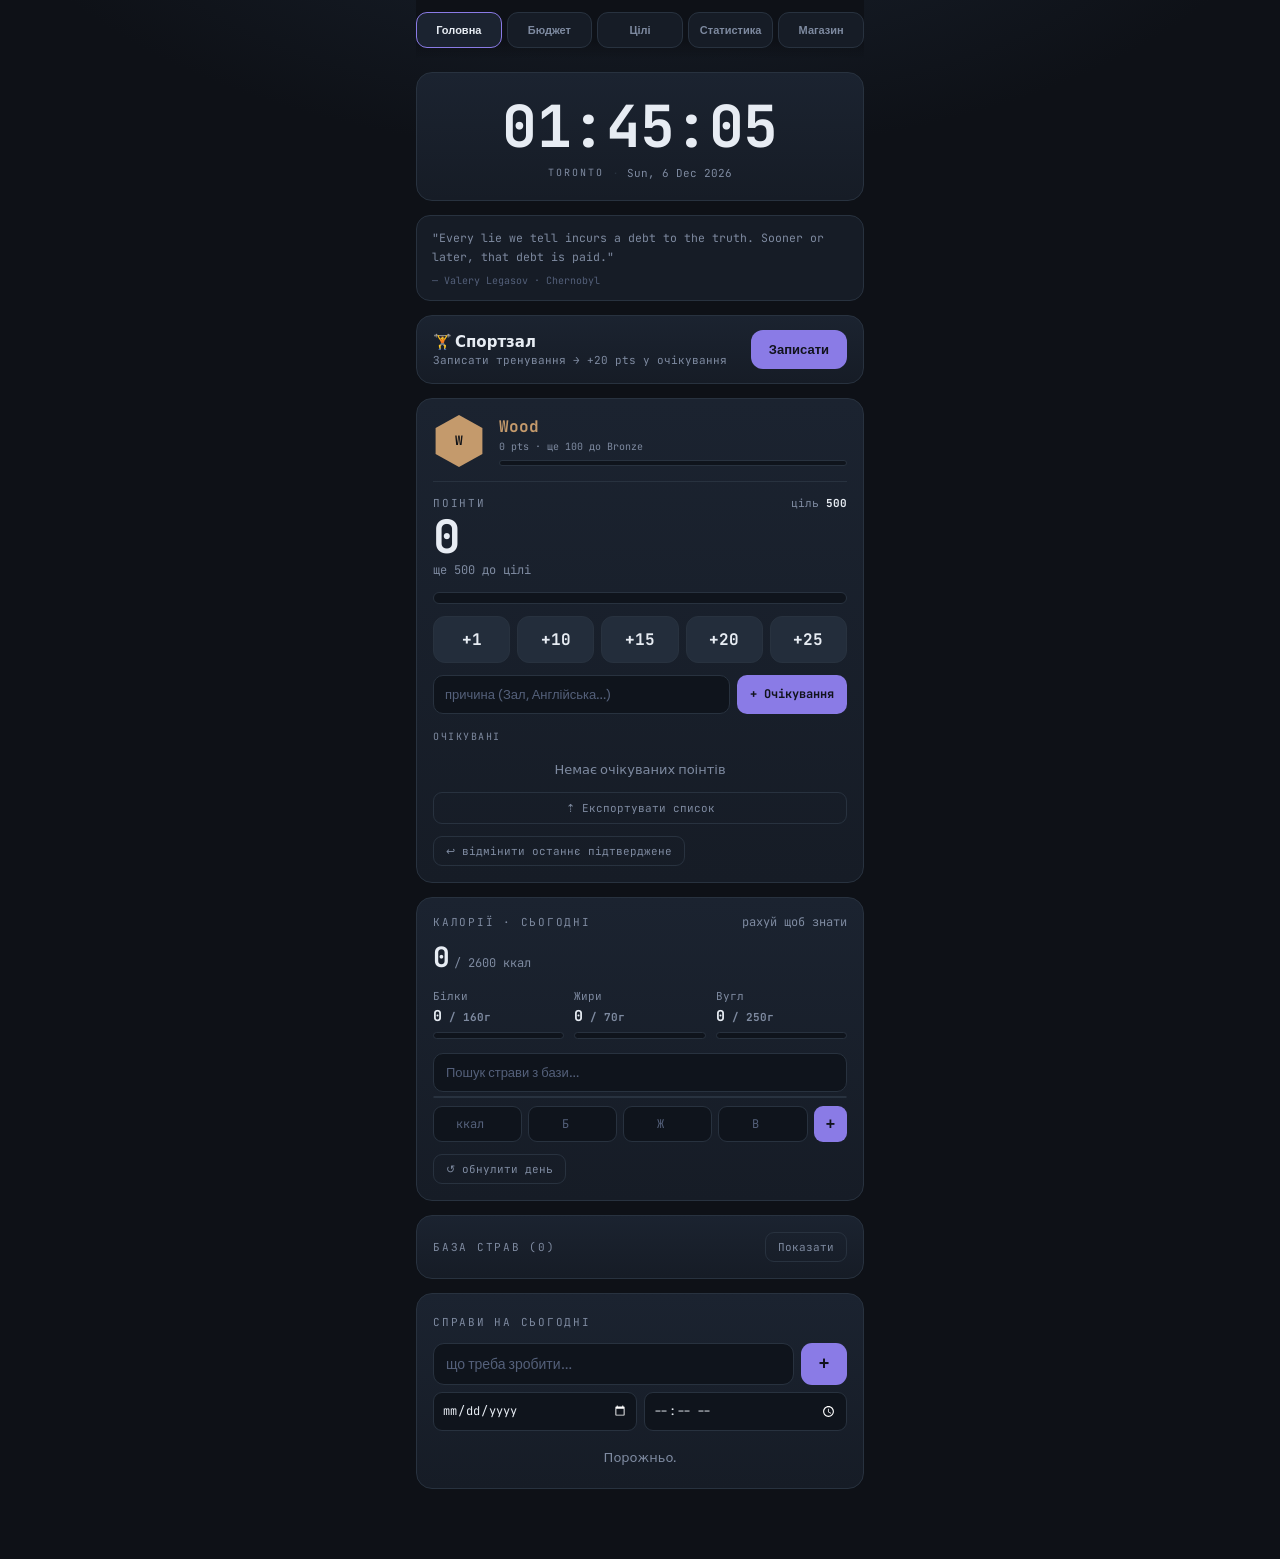
==== index.html @ c4d818b1 "refactor: split single file into css/ and js/ modules No functionality changes — pure reorganisation" ====
<!DOCTYPE html>
<html lang="uk">
<head>
  <meta charset="utf-8" />
  <meta name="viewport" content="width=device-width, initial-scale=1, maximum-scale=1, viewport-fit=cover" />
  <title>Tracker</title>
  <meta name="theme-color" content="#0E1117" />
  <meta name="apple-mobile-web-app-capable" content="yes" />
  <meta name="apple-mobile-web-app-status-bar-style" content="black-translucent" />
  <meta name="apple-mobile-web-app-title" content="Tracker" />
  <link rel="stylesheet" href="css/styles.css" />
</head>
<body>

<div class="toast-wrap" id="toastWrap">
  <div class="toast">
    <div class="toast-lbl">Нагадування</div>
    <div class="toast-text" id="toastText"></div>
    <div class="toast-time" id="toastTime"></div>
    <div class="toast-btns">
      <button class="toast-done"  id="toastDone">Готово ✓</button>
      <button class="toast-close" id="toastClose">Закрити</button>
    </div>
  </div>
</div>
<div id="notifSnack"></div>

<div class="wrap">
  <div class="nav">
    <div class="nav-row">
      <button data-tab="main"   class="active">Головна</button>
      <button data-tab="budget">Бюджет</button>
      <button data-tab="goals">Цілі</button>
      <button data-tab="stats">Статистика</button>
      <button data-tab="shop">Магазин</button>
    </div>
  </div>

  <!-- ======= MAIN ======= -->
  <section id="main">
    <!-- Clock -->
    <div class="card clock-card">
      <div class="clock-time" id="clockTime">--:--:--</div>
      <div class="clock-meta">
        <span class="clock-tz">Toronto</span>
        <span class="clock-sep">·</span>
        <span class="clock-date" id="clockDate"></span>
      </div>
    </div>

    <!-- Quote -->
    <div class="quote-block" id="quoteBlock"></div>

    <!-- Gym quick action -->
    <div class="card gym-card">
      <div>
        <div class="gym-label">🏋 Спортзал</div>
        <div class="gym-sub" id="gymSub">Записати тренування → +20 pts у очікування</div>
      </div>
      <button class="gym-btn" id="gymBtn">Записати</button>
    </div>

    <!-- Points + Rank -->
    <div class="card">
      <div class="rank-row" id="rankRow">
        <div class="rank-hex" id="rankHex"><span class="rlbl" id="rankLbl">?</span></div>
        <div class="rank-info">
          <div class="rank-name" id="rankName">—</div>
          <div class="rank-sub"  id="rankSub"></div>
          <div class="rank-bar"><div class="rank-fill" id="rankFill"></div></div>
        </div>
      </div>
      <div class="head-row">
        <span class="label">Поінти</span>
        <span class="resets" id="ptsTargetLbl"></span>
      </div>
      <div class="pts-big" id="ptsTotal">0</div>
      <div class="pts-sub" id="ptsToGoal"></div>
      <div class="bar"><div class="fill" id="ptsFill" style="background:var(--indigo)"></div></div>
      <div class="pts-blocks" id="ptsChips"></div>
      <div class="add-pending-form">
        <input id="ptsReason" placeholder="причина (Зал, Англійська…)" />
        <button id="ptsAddBtn">+ Очікування</button>
      </div>
      <div class="pending-section-label">
        <span>Очікувані <span id="pendingCount"></span></span>
      </div>
      <div id="pendingList"></div>
      <button class="export-btn" id="exportPendingBtn">⇡ Експортувати список</button>
      <button class="mini" id="ptsUndo">↩ відмінити останнє підтверджене</button>
    </div>

    <!-- Calories -->
    <div class="card">
      <div class="head-row">
        <span class="label">Калорії · сьогодні</span>
        <span class="kcal-of" id="kcalReset"></span>
      </div>
      <div style="margin-top:8px">
        <span class="kcal-big" id="kcalNow">0</span>
        <span class="kcal-of"  id="kcalGoal"></span>
      </div>
      <div class="macros" id="macros"></div>
      <div class="meal-search-wrap">
        <input id="mealSearch" type="text" placeholder="Пошук страви з бази…" autocomplete="off" />
        <div class="meal-results" id="mealResults"></div>
      </div>
      <div id="mealSelected" style="display:none"></div>
      <div class="add-food">
        <input id="fKcal" type="number" inputmode="numeric" placeholder="ккал" />
        <input id="fP"    type="number" inputmode="numeric" placeholder="Б" />
        <input id="fF"    type="number" inputmode="numeric" placeholder="Ж" />
        <input id="fC"    type="number" inputmode="numeric" placeholder="В" />
        <button id="addFood">+</button>
      </div>
      <button class="mini" id="kcalReset2">↺ обнулити день</button>
    </div>

    <!-- Manage meals (collapsible) -->
    <div class="card">
      <div class="head-row">
        <span class="label">База страв (<span id="mealsCount">0</span>)</span>
        <button class="mini" id="toggleMeals" style="margin-top:0">Показати</button>
      </div>
      <div id="mealsContent" style="display:none">
        <div class="meals-list" id="mealsList"></div>
        <div class="add-meal-form">
          <input id="mealName" placeholder="Назва" />
          <input id="mealKcal" type="number" inputmode="numeric" placeholder="ккал" />
          <input id="mealPro"  type="number" inputmode="numeric" placeholder="Б" />
          <input id="mealFat"  type="number" inputmode="numeric" placeholder="Ж" />
          <input id="mealCarb" type="number" inputmode="numeric" placeholder="В" />
          <button id="saveMeal">+</button>
        </div>
      </div>
    </div>

    <!-- Tasks -->
    <div class="card">
      <span class="label">Справи на сьогодні</span>
      <div class="task-add" style="margin-top:12px">
        <input id="taskInput" placeholder="що треба зробити…" />
        <button id="taskAdd">+</button>
      </div>
      <div class="task-date-row">
        <input id="taskDate" type="date" />
        <input id="taskTime" type="time" />
      </div>
      <div id="taskList"></div>
    </div>
    <div id="taskFuture"></div>
  </section>

  <!-- ======= BUDGET ======= -->
  <section id="budget" style="display:none">
    <div class="head-row" style="margin-top:14px">
      <h2 class="page" style="margin:0">Бюджет втіх · тиждень</h2>
      <span class="resets" id="budgetReset"></span>
    </div>
    <div id="budgetCards"></div>
    <button class="newweek" id="newweek">↺ Почати новий тиждень</button>
    <div class="foot-note">Не нагорода за хороше — стеля на те, що й так робиш.<br />Понеділок обнулить.</div>
  </section>

  <!-- ======= GOALS ======= -->
  <section id="goals" style="display:none">
    <h2 class="page">Майлстоуни</h2>
    <div id="goalCards"></div>
    <div class="foot-note">Менші цілі = більше виграних. Це про рух, не про вирок.</div>
  </section>

  <!-- ======= STATS ======= -->
  <section id="stats" style="display:none">
    <h2 class="page">Статистика</h2>
    <div class="stats-tabs">
      <button class="stab active" data-stab="days">Дні</button>
      <button class="stab" data-stab="pts">Поінти</button>
      <button class="stab" data-stab="shop">Покупки</button>
      <button class="stab" data-stab="tasks">Завдання</button>
    </div>
    <div id="statsPane_days"  class="card"><div id="statsContent"></div></div>
    <div id="statsPane_pts"   class="card" style="display:none"><div id="ptsLogContent"></div></div>
    <div id="statsPane_shop"  class="card" style="display:none"><div id="shopLogContent"></div></div>
    <div id="statsPane_tasks" class="card" style="display:none"><div id="tasksLogContent"></div></div>
  </section>

  <!-- ======= SHOP ======= -->
  <section id="shop" style="display:none">
    <h2 class="page">Магазин</h2>
    <div class="card" style="padding-bottom:8px">
      <div class="head-row">
        <span class="label">Баланс</span>
        <span class="resets" id="shopPtsDisplay"></span>
      </div>
      <div id="shopBudgetItems"></div>
      <div id="shopRewardItems"></div>
    </div>
    <div id="shopGrandWrap"></div>
    <div class="foot-note">Витрачай зароблене. Поінти не згоряють.</div>
  </section>
</div>

<!-- Load order: config → storage → state → ui → features → app -->
<script src="js/config.js"></script>
<script src="js/storage.js"></script>
<script src="js/state.js"></script>
<script src="js/ui.js"></script>
<script src="js/points.js"></script>
<script src="js/food.js"></script>
<script src="js/tasks.js"></script>
<script src="js/budget.js"></script>
<script src="js/goals.js"></script>
<script src="js/stats.js"></script>
<script src="js/shop.js"></script>
<script src="js/app.js"></script>

</body>
</html>
---- css/styles.css ----
@import url('https://fonts.googleapis.com/css2?family=Sora:wght@500;600;700&family=JetBrains+Mono:wght@500;700&display=swap');

:root {
  --ink:#0E1117; --panel:#161C26; --panel-2:#1B2330; --line:#28323F;
  --txt:#E7ECF3; --muted:#7E8AA0; --indigo:#8A7BE6;
  --good:#38B89A; --mid:#E0A646; --low:#E4574E; --cyan:#4FB8CE;
}
* { box-sizing:border-box; -webkit-tap-highlight-color:transparent; }
body{
  margin:0; background:radial-gradient(1100px 520px at 50% -10%, #1a2330 0%, transparent 60%), var(--ink);
  color:var(--txt); font-family:'Sora',system-ui,sans-serif; min-height:100vh;
}
.wrap{ max-width:480px; margin:0 auto; padding:0 16px 70px; }

/* top nav */
.nav{
  position:sticky; top:0; z-index:20;
  padding:calc(12px + env(safe-area-inset-top)) 0 10px;
  background:linear-gradient(180deg, var(--ink) 70%, transparent);
  margin-bottom:6px;
}
.nav-row{ display:flex; gap:5px; }
.nav-row button{
  flex:1; font-family:'Sora',sans-serif; font-weight:600; font-size:11px;
  color:var(--muted); background:var(--panel); border:1px solid var(--line);
  padding:10px 3px; border-radius:11px; cursor:pointer; transition:.15s;
}
.nav-row button.active{ color:var(--txt); background:var(--panel-2); border-color:var(--indigo); }

h2.page{ font-size:13px; letter-spacing:.18em; text-transform:uppercase;
  font-family:'JetBrains Mono',monospace; color:var(--indigo); margin:14px 2px 2px; }

.card{
  background:linear-gradient(180deg,var(--panel-2),var(--panel));
  border:1px solid var(--line); border-radius:16px; padding:16px; margin-top:14px;
  position:relative; overflow:hidden;
}
.card.empty{ opacity:.58; }
.label{ font-size:11px; letter-spacing:.16em; text-transform:uppercase;
  font-family:'JetBrains Mono',monospace; color:var(--muted); }

/* big clock card */
.clock-card{ text-align:center; padding:24px 16px 20px; }
.clock-time{ font-family:'JetBrains Mono',monospace; font-size:58px; font-weight:700;
  line-height:1; letter-spacing:-.01em; color:var(--txt); }
.clock-meta{ display:flex; justify-content:center; align-items:center; gap:10px; margin-top:10px; }
.clock-tz{ font-family:'JetBrains Mono',monospace; font-size:10px; letter-spacing:.2em;
  text-transform:uppercase; color:var(--muted); }
.clock-sep{ color:var(--line); font-size:12px; }
.clock-date{ font-family:'JetBrains Mono',monospace; font-size:11px; color:var(--muted); }

/* rank hex badge */
.rank-hex {
  position:relative; width:52px; height:52px; flex:none;
  display:flex; align-items:center; justify-content:center;
}
.rank-hex::before {
  content:''; position:absolute; inset:0;
  clip-path:polygon(50% 0%,95% 25%,95% 75%,50% 100%,5% 75%,5% 25%);
  background:var(--rcolor,#888);
}
.rank-hex .rlbl {
  position:relative; z-index:1;
  font-family:'JetBrains Mono',monospace; font-size:13px; font-weight:700; color:#0e1117;
}
.rank-row{ display:flex; align-items:center; gap:14px; padding-bottom:14px; border-bottom:1px solid var(--line); margin-bottom:14px; }
.rank-info{ flex:1; min-width:0; }
.rank-name{ font-family:'JetBrains Mono',monospace; font-size:16px; font-weight:700; }
.rank-sub{ font-family:'JetBrains Mono',monospace; font-size:10px; color:var(--muted); margin-top:3px; }
.rank-bar{ height:6px; border-radius:4px; background:#0f141c; border:1px solid var(--line); overflow:hidden; margin-top:7px; }
.rank-fill{ height:100%; border-radius:3px; transition:width .5s cubic-bezier(.2,.8,.2,1); }

/* gym card */
.gym-card{ display:flex; align-items:center; justify-content:space-between; gap:12px; padding:14px 16px; }
.gym-label{ font-size:15px; font-weight:700; }
.gym-sub{ font-size:11px; color:var(--muted); font-family:'JetBrains Mono',monospace; margin-top:2px; }
.gym-btn{
  flex:none; background:var(--indigo); border:none; color:#11131c;
  font-family:'Sora',sans-serif; font-size:13px; font-weight:700;
  padding:11px 18px; border-radius:12px; cursor:pointer; transition:.1s;
  white-space:nowrap;
}
.gym-btn:active{ transform:scale(.95); }

/* points */
.pts-big{ font-family:'JetBrains Mono',monospace; font-size:46px; font-weight:700;
  line-height:1; margin:4px 0 2px; }
.pts-sub{ font-size:12px; color:var(--muted); font-family:'JetBrains Mono',monospace; }
.bar{ height:12px; border-radius:7px; background:#0f141c; border:1px solid var(--line);
  overflow:hidden; margin:14px 0 6px; }
.fill{ height:100%; border-radius:6px; transition:width .5s cubic-bezier(.2,.8,.2,1), background .4s; }
.pts-blocks{ display:grid; grid-template-columns:repeat(5,1fr); gap:7px; margin-top:12px; }
.pts-block{
  background:#232d3b; border:1.5px solid var(--line); color:var(--txt);
  font-family:'JetBrains Mono',monospace; font-size:16px; font-weight:700;
  padding:12px 0; border-radius:12px; cursor:pointer; text-align:center; transition:.1s;
}
.pts-block:active{ transform:scale(.93); }
.pts-block.selected{ border-color:var(--indigo); background:rgba(138,123,230,.18); color:var(--indigo); }
.add-pending-form{ margin-top:12px; display:flex; gap:7px; }
.add-pending-form input{
  flex:1; background:#0f141c; border:1px solid var(--line); color:var(--txt);
  font-family:'Sora',sans-serif; font-size:13px; padding:10px 11px; border-radius:10px;
}
.add-pending-form input::placeholder{ color:#54607a; }
.add-pending-form button{
  flex:none; background:var(--indigo); border:none; color:#11131c;
  font-family:'JetBrains Mono',monospace; font-size:12px; font-weight:700;
  padding:10px 13px; border-radius:10px; cursor:pointer; white-space:nowrap;
}
/* pending list */
.pending-section-label{
  font-family:'JetBrains Mono',monospace; font-size:10px; letter-spacing:.15em;
  text-transform:uppercase; color:var(--muted); margin-top:16px; margin-bottom:8px;
  display:flex; justify-content:space-between; align-items:center;
}
.pending-item{
  display:flex; align-items:center; gap:8px; padding:10px 4px;
  border-bottom:1px solid var(--line);
}
.pending-item:last-child{ border-bottom:none; }
.pend-amt{ font-family:'JetBrains Mono',monospace; font-size:14px; font-weight:700;
  color:var(--good); flex:none; min-width:38px; }
.pend-rsn{ flex:1; font-size:13px; color:var(--txt); overflow:hidden; text-overflow:ellipsis; white-space:nowrap; }
.pend-date{ font-family:'JetBrains Mono',monospace; font-size:10px; color:var(--muted); flex:none; }
.pend-btns{ display:flex; gap:5px; flex:none; }
.pend-btns button{
  width:28px; height:28px; border-radius:7px; border:1px solid var(--line);
  background:transparent; cursor:pointer; font-size:13px;
  display:flex; align-items:center; justify-content:center;
}
.pend-ok{ color:var(--good) !important; border-color:var(--good) !important; }
.pend-del{ color:var(--low) !important; }
.pend-edit{ color:var(--muted) !important; }
.pend-edit-row{ display:flex; gap:6px; padding:8px 4px; border-bottom:1px solid var(--line); flex-wrap:wrap; }
.pend-edit-row input{
  flex:1; min-width:60px; background:#0f141c; border:1px solid var(--line); color:var(--txt);
  font-family:'JetBrains Mono',monospace; font-size:12px; padding:7px 8px; border-radius:8px;
}
.pend-edit-row .esave{
  background:var(--good); border:none; color:#0e1117; font-weight:700;
  font-size:12px; padding:7px 10px; border-radius:8px; cursor:pointer;
}
.pend-edit-row .ecancel{
  background:transparent; border:1px solid var(--line); color:var(--muted);
  font-size:12px; padding:7px 8px; border-radius:8px; cursor:pointer;
}
.export-btn{
  display:block; width:100%; background:transparent; border:1px solid var(--line);
  color:var(--muted); font-family:'JetBrains Mono',monospace; font-size:11px;
  padding:8px; border-radius:9px; cursor:pointer; margin-top:10px; text-align:center;
}
.mini{ background:transparent; border:1px solid var(--line); color:var(--muted);
  font-family:'JetBrains Mono',monospace; font-size:11px; padding:7px 12px;
  border-radius:9px; cursor:pointer; margin-top:12px; }

/* macros */
.head-row{ display:flex; justify-content:space-between; align-items:baseline; }
.kcal-big{ font-family:'JetBrains Mono',monospace; font-size:28px; font-weight:700; }
.kcal-of{ font-size:12px; color:var(--muted); font-family:'JetBrains Mono',monospace; }
.macros{ display:grid; grid-template-columns:1fr 1fr 1fr; gap:10px; margin-top:14px; }
.macro .mlabel{ font-size:11px; color:var(--muted); font-family:'JetBrains Mono',monospace; }
.macro .mval{ font-family:'JetBrains Mono',monospace; font-size:15px; font-weight:700; margin:3px 0 6px; }
.mbar{ height:7px; border-radius:5px; background:#0f141c; border:1px solid var(--line); overflow:hidden; }
.mfill{ height:100%; transition:width .4s; }
/* meal search */
.meal-search-wrap{ position:relative; margin-top:14px; }
.meal-search-wrap input{
  width:100%; background:#0f141c; border:1px solid var(--line); color:var(--txt);
  font-family:'Sora',sans-serif; font-size:13px; padding:10px 12px; border-radius:10px;
}
.meal-search-wrap input::placeholder{ color:#54607a; }
.meal-results{
  position:absolute; top:calc(100% + 4px); left:0; right:0; z-index:30;
  background:var(--panel-2); border:1px solid var(--line); border-radius:12px;
  overflow:hidden;
}
.meal-res-item{
  padding:11px 13px; cursor:pointer; border-bottom:1px solid var(--line);
  font-size:13px; transition:.1s;
}
.meal-res-item:last-child{ border-bottom:none; }
.meal-res-item:hover{ background:rgba(138,123,230,.1); }
.meal-res-meta{ font-family:'JetBrains Mono',monospace; font-size:10px; color:var(--muted); margin-top:2px; }
.meal-selected{ margin-top:10px; background:#0f141c; border:1px solid var(--indigo);
  border-radius:12px; padding:12px; }
.meal-sel-name{ font-size:14px; font-weight:600; }
.meal-sel-info{ font-family:'JetBrains Mono',monospace; font-size:11px; color:var(--muted); margin-top:3px; }
.meal-mult-row{ display:flex; gap:6px; margin:10px 0 10px; }
.meal-mult{
  flex:1; background:#232d3b; border:1px solid var(--line); color:var(--muted);
  font-family:'JetBrains Mono',monospace; font-size:12px; font-weight:700;
  padding:8px; border-radius:8px; cursor:pointer; transition:.1s;
}
.meal-mult.active{ background:rgba(138,123,230,.2); border-color:var(--indigo); color:var(--indigo); }
.meal-add-btn{
  width:100%; background:var(--indigo); border:none; color:#11131c;
  font-family:'Sora',sans-serif; font-size:13px; font-weight:700;
  padding:10px; border-radius:10px; cursor:pointer;
}
.add-food{ display:grid; grid-template-columns:repeat(4,1fr) auto; gap:6px; margin-top:14px; }
.add-food input{ width:100%; background:#0f141c; border:1px solid var(--line); color:var(--txt);
  font-family:'JetBrains Mono',monospace; font-size:12px; padding:9px 6px; border-radius:9px; text-align:center; }
.add-food input::placeholder{ color:#54607a; }
.add-food button{ background:var(--indigo); border:none; color:#11131c; font-weight:700;
  font-size:16px; border-radius:9px; padding:0 12px; cursor:pointer; }
/* manage meals */
.meals-list{ margin-top:10px; }
.meal-row{ display:flex; align-items:center; gap:8px; padding:10px 4px; border-bottom:1px solid var(--line); }
.meal-row:last-child{ border-bottom:none; }
.meal-row-name{ flex:1; font-size:13px; font-weight:600; }
.meal-row-meta{ font-family:'JetBrains Mono',monospace; font-size:10px; color:var(--muted); }
.meal-del{ background:none; border:none; color:var(--low); font-size:17px; cursor:pointer; padding:0 4px; }
.add-meal-form{ display:grid; grid-template-columns:1fr repeat(4,.5fr) auto; gap:5px; margin-top:10px; }
.add-meal-form input{ background:#0f141c; border:1px solid var(--line); color:var(--txt);
  font-family:'JetBrains Mono',monospace; font-size:11px; padding:8px 5px; border-radius:8px; text-align:center; }
.add-meal-form input:first-child{ text-align:left; padding-left:9px; }
.add-meal-form input::placeholder{ color:#54607a; }
.add-meal-form button{ background:var(--good); border:none; color:#0e1117; font-weight:700;
  font-size:13px; border-radius:8px; padding:0 10px; cursor:pointer; }

/* tasks */
.task-add{ display:flex; gap:7px; margin-top:6px; }
.task-add input{ flex:1; background:#0f141c; border:1px solid var(--line); color:var(--txt);
  font-family:'Sora',sans-serif; font-size:14px; padding:11px 12px; border-radius:11px; }
.task-add input::placeholder{ color:#54607a; }
.task-add button{ background:var(--indigo); border:none; color:#11131c; font-weight:700;
  font-size:18px; width:46px; border-radius:11px; cursor:pointer; }
.task-date-row{ display:flex; gap:7px; margin-top:7px; }
.task-date-row input{
  flex:1; background:#0f141c; border:1px solid var(--line); color:var(--txt);
  font-family:'JetBrains Mono',monospace; font-size:12px; padding:9px 8px;
  border-radius:9px; color-scheme:dark; min-width:0;
}
.task{ display:flex; align-items:center; gap:11px; padding:12px 4px; border-bottom:1px solid var(--line); }
.task:last-child{ border-bottom:none; }
.checkbox{ width:22px; height:22px; border-radius:7px; border:1.5px solid var(--line);
  flex:none; cursor:pointer; display:flex; align-items:center; justify-content:center;
  font-size:13px; color:var(--ink); transition:.15s; }
.task.done .checkbox{ background:var(--good); border-color:var(--good); }
.task.done .ttext{ color:var(--muted); text-decoration:line-through; }
.ttext{ flex:1; font-size:14px; }
.task-due{ display:block; font-family:'JetBrains Mono',monospace; font-size:10px;
  color:var(--muted); margin-top:3px; }
.task-overdue{ color:var(--low); }
.tdel{ background:none; border:none; color:#54607a; font-size:18px; cursor:pointer; padding:0 4px; }
.empty-note{ color:var(--muted); font-size:13px; text-align:center; padding:18px 0 6px; }

/* budget */
.card-head{ display:flex; align-items:center; justify-content:space-between; gap:10px; }
.name{ font-size:15px; font-weight:600; display:flex; align-items:center; gap:9px; }
.dot{ width:9px; height:9px; border-radius:50%; flex:none; }
.readout{ font-family:'JetBrains Mono',monospace; text-align:right; line-height:1; }
.readout .big{ font-size:22px; font-weight:700; }
.readout .unit{ font-size:11px; color:var(--muted); margin-left:2px; }
.readout .of{ font-size:11px; color:var(--muted); display:block; margin-top:4px; }
.row{ display:flex; gap:8px; align-items:center; }
.spend{ flex:1; background:#232d3b; border:1px solid var(--line); color:var(--txt);
  font-family:'Sora',sans-serif; font-size:14px; font-weight:600; padding:12px 10px;
  border-radius:11px; cursor:pointer; transition:.1s; }
.spend:active{ transform:scale(.96); } .spend:disabled{ opacity:.4; }
.undo{ flex:none; width:46px; background:transparent; border:1px solid var(--line);
  color:var(--muted); font-size:17px; padding:12px 0; border-radius:11px; cursor:pointer; }
.undo:disabled{ opacity:.3; }
.spent-msg{ font-family:'JetBrains Mono',monospace; font-size:11.5px; color:var(--muted); margin-top:11px; }

/* goals */
.goal-top{ display:flex; justify-content:space-between; align-items:center; gap:8px; }
.goal-name{ font-size:15px; font-weight:600; flex:1; }
.goal-val{ font-family:'JetBrains Mono',monospace; font-size:13px; color:var(--muted); flex:none; }
.goal-val b{ color:var(--txt); font-size:16px; }
.goal-step{ display:flex; gap:7px; margin-top:12px; align-items:center; }
.goal-step button{ flex:1; background:#232d3b; border:1px solid var(--line); color:var(--txt);
  font-family:'JetBrains Mono',monospace; font-size:13px; font-weight:600; padding:10px;
  border-radius:10px; cursor:pointer; }
.goal-step button:active{ transform:scale(.96); }
.goal-done-btn{ width:100%; background:#232d3b; border:1px solid var(--line); color:var(--txt);
  font-family:'Sora',sans-serif; font-size:13px; font-weight:600; padding:11px; border-radius:11px;
  margin-top:12px; cursor:pointer; }
.goal-done .goal-done-btn{ background:var(--good); border-color:var(--good); color:#0e1117; }
.goal-badge{
  font-family:'JetBrains Mono',monospace; font-size:9px; letter-spacing:.1em;
  text-transform:uppercase; font-weight:700; padding:3px 7px; border-radius:5px;
  white-space:nowrap; flex:none;
}
@keyframes barPulse {
  0%   { filter:brightness(1); }
  40%  { filter:brightness(1.7); }
  100% { filter:brightness(1); }
}
.fill.glow { animation:barPulse .55s ease-out; }

/* stats sub-tabs */
.stats-tabs{ display:flex; gap:5px; margin-top:14px; }
.stab{
  flex:1; font-family:'JetBrains Mono',monospace; font-size:10px; font-weight:700;
  letter-spacing:.08em; text-transform:uppercase;
  background:var(--panel); border:1px solid var(--line); color:var(--muted);
  padding:9px 4px; border-radius:9px; cursor:pointer; transition:.15s;
}
.stab.active{ background:var(--panel-2); border-color:var(--indigo); color:var(--txt); }
.stat-row{ display:flex; align-items:center; gap:10px; padding:11px 0;
  border-bottom:1px solid var(--line); }
.stat-row:last-child{ border-bottom:none; }
.stat-date{ font-family:'JetBrains Mono',monospace; font-size:11px; color:var(--muted);
  flex:none; width:66px; }
.stat-kcal{ font-family:'JetBrains Mono',monospace; font-size:13px; font-weight:700;
  flex:none; width:48px; }
.stat-bar-wrap{ flex:1; height:6px; border-radius:4px; background:#0f141c;
  border:1px solid var(--line); overflow:hidden; }
.stat-bar-fill{ height:100%; border-radius:3px; background:var(--indigo); transition:width .4s; }
.stat-tasks{ font-family:'JetBrains Mono',monospace; font-size:11px; color:var(--muted);
  flex:none; width:36px; text-align:right; }
/* log rows */
.log-row{ padding:11px 4px; border-bottom:1px solid var(--line); }
.log-row:last-child{ border-bottom:none; }
.log-main{ display:flex; justify-content:space-between; align-items:baseline; gap:8px; }
.log-val{ font-family:'JetBrains Mono',monospace; font-size:13px; font-weight:700; flex:none; }
.log-name{ font-size:13px; flex:1; }
.log-date{ font-family:'JetBrains Mono',monospace; font-size:10px; color:var(--muted); flex:none; }
.log-sub{ font-size:11px; color:var(--muted); margin-top:2px; }

/* shop */
.shop-section{ font-size:11px; letter-spacing:.16em; text-transform:uppercase;
  font-family:'JetBrains Mono',monospace; color:var(--muted); margin:20px 2px 2px; }
.shop-item{ display:flex; align-items:center; gap:12px; padding:14px 4px;
  border-bottom:1px solid var(--line); }
.shop-item:last-child{ border-bottom:none; }
.shop-info{ flex:1; }
.shop-name{ font-size:14px; font-weight:600; }
.shop-desc{ font-size:11px; color:var(--muted); font-family:'JetBrains Mono',monospace; margin-top:3px; }
.shop-buy{
  flex:none; font-family:'JetBrains Mono',monospace; font-size:12px; font-weight:700;
  background:var(--indigo); color:#11131c; border:none; border-radius:10px;
  padding:9px 13px; cursor:pointer; transition:.1s; white-space:nowrap;
}
.shop-buy:active{ transform:scale(.93); }
.shop-buy:disabled{ background:#232d3b; color:var(--muted); border:1px solid var(--line); cursor:default; }
/* grand reward */
.grand-card{
  margin-top:16px; padding:18px; border-radius:16px;
  background:linear-gradient(135deg,#1e1a38,#1b2330);
  border:1.5px solid var(--indigo); position:relative; overflow:hidden;
}
.grand-card::before{
  content:''; position:absolute; inset:0;
  background:radial-gradient(ellipse at 70% 30%, rgba(138,123,230,.12) 0%, transparent 60%);
  pointer-events:none;
}
.grand-title{ font-size:17px; font-weight:700; color:var(--txt); margin-bottom:4px; }
.grand-desc{ font-size:12px; color:var(--muted); font-family:'JetBrains Mono',monospace; line-height:1.5; margin-bottom:14px; }
.grand-progress-row{ display:flex; justify-content:space-between; align-items:baseline; margin-bottom:6px; }
.grand-pts-label{ font-family:'JetBrains Mono',monospace; font-size:11px; color:var(--muted); }
.grand-pts-val{ font-family:'JetBrains Mono',monospace; font-size:13px; font-weight:700; color:var(--indigo); }
.grand-bar{ height:10px; border-radius:6px; background:#0f141c; border:1px solid var(--line); overflow:hidden; margin-bottom:14px; }
.grand-fill{ height:100%; border-radius:5px; background:var(--indigo); transition:width .6s cubic-bezier(.2,.8,.2,1); }
.grand-buy{
  width:100%; font-family:'Sora',sans-serif; font-size:14px; font-weight:700;
  background:var(--indigo); color:#11131c; border:none; border-radius:12px;
  padding:13px; cursor:pointer; transition:.1s;
}
.grand-buy:active{ transform:scale(.97); }
.grand-buy:disabled{ background:#232d3b; color:var(--muted); border:1px solid var(--line); font-weight:600; cursor:default; }

/* quote */
.quote-block{ margin-top:14px; padding:13px 15px; border:1px solid var(--line);
  border-radius:14px; background:var(--panel); }
.quote-text{ font-family:'JetBrains Mono',monospace; font-size:11.5px; color:var(--muted); line-height:1.65; }
.quote-src{ font-family:'JetBrains Mono',monospace; font-size:10px; color:#54607a; margin-top:7px; }

.foot-note{ margin-top:16px; font-size:12px; color:var(--muted); line-height:1.6; text-align:center; }
.resets{ font-family:'JetBrains Mono',monospace; font-size:11px; color:var(--muted); text-align:right; }
.resets b{ color:var(--txt); }
.newweek{ width:100%; background:transparent; border:1px solid var(--line); color:var(--muted);
  font-family:'JetBrains Mono',monospace; font-size:12px; padding:11px; border-radius:11px; cursor:pointer; margin-top:14px; }

/* reminder toast */
.toast-wrap{
  position:fixed; top:0; left:0; right:0; max-width:480px; margin:0 auto;
  z-index:200; padding:calc(env(safe-area-inset-top) + 10px) 16px 0;
  pointer-events:none; display:none;
}
.toast{ background:var(--panel-2); border:1px solid var(--indigo); border-radius:16px; padding:16px;
  pointer-events:all; box-shadow:0 8px 32px rgba(0,0,0,.65); }
.toast-lbl{ font-family:'JetBrains Mono',monospace; font-size:10px; letter-spacing:.14em;
  text-transform:uppercase; color:var(--indigo); margin-bottom:8px; }
.toast-text{ font-family:'Sora',sans-serif; font-size:15px; font-weight:600; }
.toast-time{ font-family:'JetBrains Mono',monospace; font-size:11px; color:var(--muted); margin-top:4px; }
.toast-btns{ display:flex; gap:8px; margin-top:12px; }
.toast-btns button{ flex:1; font-family:'Sora',sans-serif; font-size:13px; font-weight:600;
  padding:10px; border-radius:10px; cursor:pointer; border:none; }
.toast-done{ background:var(--good); color:#0e1117; }
.toast-close{ background:transparent; border:1px solid var(--line) !important; color:var(--muted); }

/* notification snack */
#notifSnack{
  position:fixed; bottom:28px; left:50%; transform:translateX(-50%) translateY(12px);
  max-width:340px; width:90%;
  background:var(--panel-2); border:1px solid var(--indigo); border-radius:14px; padding:13px 18px;
  font-family:'Sora',sans-serif; font-size:14px; font-weight:600; color:var(--txt); text-align:center;
  box-shadow:0 8px 32px rgba(0,0,0,.7); opacity:0; pointer-events:none;
  transition:opacity .22s, transform .22s; z-index:300;
}
#notifSnack.show{ opacity:1; transform:translateX(-50%) translateY(0); }

@media (prefers-reduced-motion: reduce){
  .fill,.mfill,.stat-bar-fill,.rank-fill,.grand-fill{ transition:none; }
  *{ transition:none!important; animation:none!important; }
}
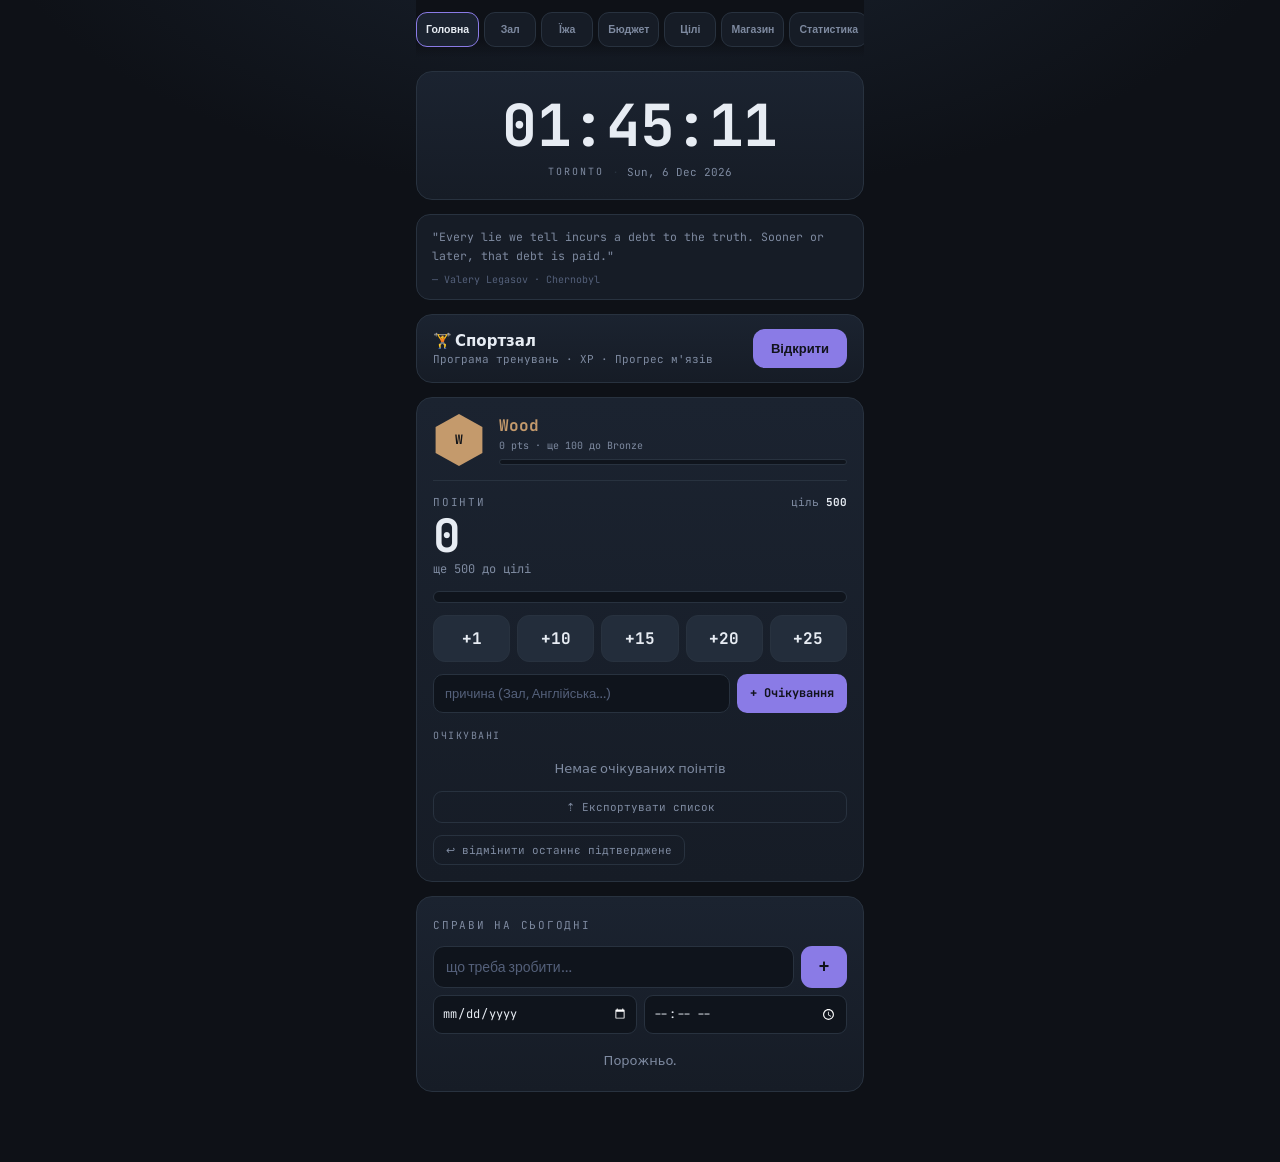
==== commit 2176d50a: "feat: Зал page (gym program + per-muscle XP) + Їжа page, 7-tab nav NAV - 7 horizontally-scrollable t" ====
--- a/index.html
+++ b/index.html
@@ -27,16 +27,19 @@
 
 <div class="wrap">
   <div class="nav">
+    <!-- 7 tabs — nav-row scrolls horizontally on mobile -->
     <div class="nav-row">
       <button data-tab="main"   class="active">Головна</button>
+      <button data-tab="gym">Зал</button>
+      <button data-tab="food">Їжа</button>
       <button data-tab="budget">Бюджет</button>
       <button data-tab="goals">Цілі</button>
+      <button data-tab="shop">Магазин</button>
       <button data-tab="stats">Статистика</button>
-      <button data-tab="shop">Магазин</button>
     </div>
   </div>
 
-  <!-- ======= MAIN ======= -->
+  <!-- ======= HOME ======= -->
   <section id="main">
     <!-- Clock -->
     <div class="card clock-card">
@@ -51,13 +54,13 @@
     <!-- Quote -->
     <div class="quote-block" id="quoteBlock"></div>
 
-    <!-- Gym quick action -->
+    <!-- Gym navigation card -->
     <div class="card gym-card">
       <div>
         <div class="gym-label">🏋 Спортзал</div>
-        <div class="gym-sub" id="gymSub">Записати тренування → +20 pts у очікування</div>
-      </div>
-      <button class="gym-btn" id="gymBtn">Записати</button>
+        <div class="gym-sub">Програма тренувань · XP · Прогрес м'язів</div>
+      </div>
+      <button class="gym-btn" id="gymHomeBtn">Відкрити</button>
     </div>
 
     <!-- Points + Rank -->
@@ -89,6 +92,32 @@
       <button class="export-btn" id="exportPendingBtn">⇡ Експортувати список</button>
       <button class="mini" id="ptsUndo">↩ відмінити останнє підтверджене</button>
     </div>
+
+    <!-- Tasks -->
+    <div class="card">
+      <span class="label">Справи на сьогодні</span>
+      <div class="task-add" style="margin-top:12px">
+        <input id="taskInput" placeholder="що треба зробити…" />
+        <button id="taskAdd">+</button>
+      </div>
+      <div class="task-date-row">
+        <input id="taskDate" type="date" />
+        <input id="taskTime" type="time" />
+      </div>
+      <div id="taskList"></div>
+    </div>
+    <div id="taskFuture"></div>
+  </section>
+
+  <!-- ======= ЗАЛ (GYM) ======= -->
+  <section id="gym" style="display:none">
+    <h2 class="page">Зал</h2>
+    <div id="gymContent"></div>
+  </section>
+
+  <!-- ======= ЇЖА (CALORIES + FOOD DB) ======= -->
+  <section id="food" style="display:none">
+    <h2 class="page">Їжа</h2>
 
     <!-- Calories -->
     <div class="card">
@@ -134,21 +163,6 @@
         </div>
       </div>
     </div>
-
-    <!-- Tasks -->
-    <div class="card">
-      <span class="label">Справи на сьогодні</span>
-      <div class="task-add" style="margin-top:12px">
-        <input id="taskInput" placeholder="що треба зробити…" />
-        <button id="taskAdd">+</button>
-      </div>
-      <div class="task-date-row">
-        <input id="taskDate" type="date" />
-        <input id="taskTime" type="time" />
-      </div>
-      <div id="taskList"></div>
-    </div>
-    <div id="taskFuture"></div>
   </section>
 
   <!-- ======= BUDGET ======= -->
@@ -167,6 +181,21 @@
     <h2 class="page">Майлстоуни</h2>
     <div id="goalCards"></div>
     <div class="foot-note">Менші цілі = більше виграних. Це про рух, не про вирок.</div>
+  </section>
+
+  <!-- ======= SHOP ======= -->
+  <section id="shop" style="display:none">
+    <h2 class="page">Магазин</h2>
+    <div class="card" style="padding-bottom:8px">
+      <div class="head-row">
+        <span class="label">Баланс</span>
+        <span class="resets" id="shopPtsDisplay"></span>
+      </div>
+      <div id="shopBudgetItems"></div>
+      <div id="shopRewardItems"></div>
+    </div>
+    <div id="shopGrandWrap"></div>
+    <div class="foot-note">Витрачай зароблене. Поінти не згоряють.</div>
   </section>
 
   <!-- ======= STATS ======= -->
@@ -182,21 +211,6 @@
     <div id="statsPane_pts"   class="card" style="display:none"><div id="ptsLogContent"></div></div>
     <div id="statsPane_shop"  class="card" style="display:none"><div id="shopLogContent"></div></div>
     <div id="statsPane_tasks" class="card" style="display:none"><div id="tasksLogContent"></div></div>
-  </section>
-
-  <!-- ======= SHOP ======= -->
-  <section id="shop" style="display:none">
-    <h2 class="page">Магазин</h2>
-    <div class="card" style="padding-bottom:8px">
-      <div class="head-row">
-        <span class="label">Баланс</span>
-        <span class="resets" id="shopPtsDisplay"></span>
-      </div>
-      <div id="shopBudgetItems"></div>
-      <div id="shopRewardItems"></div>
-    </div>
-    <div id="shopGrandWrap"></div>
-    <div class="foot-note">Витрачай зароблене. Поінти не згоряють.</div>
   </section>
 </div>
 
@@ -212,6 +226,7 @@
 <script src="js/goals.js"></script>
 <script src="js/stats.js"></script>
 <script src="js/shop.js"></script>
+<script src="js/gym.js"></script>
 <script src="js/app.js"></script>
 
 </body>
--- a/css/styles.css
+++ b/css/styles.css
@@ -19,11 +19,16 @@
   background:linear-gradient(180deg, var(--ink) 70%, transparent);
   margin-bottom:6px;
 }
-.nav-row{ display:flex; gap:5px; }
+.nav-row{
+  display:flex; gap:5px;
+  overflow-x:auto; -webkit-overflow-scrolling:touch; scrollbar-width:none;
+}
+.nav-row::-webkit-scrollbar{ display:none; }
 .nav-row button{
-  flex:1; font-family:'Sora',sans-serif; font-weight:600; font-size:11px;
+  flex:none; font-family:'Sora',sans-serif; font-weight:600; font-size:10.5px;
   color:var(--muted); background:var(--panel); border:1px solid var(--line);
-  padding:10px 3px; border-radius:11px; cursor:pointer; transition:.15s;
+  padding:10px 9px; border-radius:11px; cursor:pointer; transition:.15s;
+  white-space:nowrap; min-width:52px;
 }
 .nav-row button.active{ color:var(--txt); background:var(--panel-2); border-color:var(--indigo); }
 
@@ -403,7 +408,109 @@
 }
 #notifSnack.show{ opacity:1; transform:translateX(-50%) translateY(0); }
 
+/* ============================
+   GYM PAGE
+   ============================ */
+
+/* Warmup / constraint notes */
+.gym-notes{ list-style:none; padding:0; margin:10px 0 0; }
+.gym-notes li{
+  font-family:'JetBrains Mono',monospace; font-size:11px; color:var(--muted);
+  padding:6px 0; border-bottom:1px solid var(--line);
+}
+.gym-notes li:last-child{ border-bottom:none; }
+.gym-notes li::before{ content:'→ '; color:var(--indigo); }
+.gym-constraint{
+  margin-top:10px; padding:8px 10px; border-radius:8px;
+  background:rgba(228,87,78,.09); border:1px solid rgba(228,87,78,.22);
+  font-family:'JetBrains Mono',monospace; font-size:10px; color:var(--low); line-height:1.5;
+}
+.gym-progress-rule{
+  margin-top:8px; padding:7px 10px; border-radius:8px;
+  background:rgba(224,166,70,.09); border:1px solid rgba(224,166,70,.22);
+  font-family:'JetBrains Mono',monospace; font-size:10px; color:var(--mid); line-height:1.5;
+}
+
+/* Muscle panel grid */
+.muscles-grid{ display:grid; grid-template-columns:1fr 1fr; gap:9px; }
+.muscle-cell{
+  background:#0f141c; border:1px solid var(--line); border-radius:12px; padding:11px;
+}
+.muscle-cell-row{ display:flex; align-items:flex-start; gap:9px; }
+.muscle-rank-hex{
+  position:relative; width:36px; height:36px; flex:none;
+  display:flex; align-items:center; justify-content:center;
+}
+.muscle-rank-hex::before{
+  content:''; position:absolute; inset:0;
+  clip-path:polygon(50% 0%,95% 25%,95% 75%,50% 100%,5% 75%,5% 25%);
+  background:var(--rcolor,#888);
+}
+.muscle-rank-lbl{
+  position:relative; z-index:1;
+  font-family:'JetBrains Mono',monospace; font-size:11px; font-weight:700; color:#0e1117;
+}
+.muscle-info{ flex:1; min-width:0; }
+.muscle-name{ font-size:12px; font-weight:700; }
+.muscle-level{ font-family:'JetBrains Mono',monospace; font-size:9px; color:var(--muted); margin-top:2px; }
+.muscle-xp-txt{ font-family:'JetBrains Mono',monospace; font-size:9px; color:var(--muted); margin-top:4px; }
+
+/* Day selector */
+.day-selector{ display:flex; gap:6px; margin-top:14px; }
+.day-btn{
+  flex:1; background:var(--panel); border:1px solid var(--line); color:var(--muted);
+  padding:11px 6px; border-radius:12px; cursor:pointer; text-align:center;
+  font-family:'Sora',sans-serif; transition:.15s;
+}
+.day-btn.active{ background:var(--panel-2); border-color:var(--indigo); color:var(--txt); }
+.day-btn.day-optional-btn{ border-style:dashed; }
+.day-btn.active.day-optional-btn{ border-style:solid; }
+.day-btn-name{ display:block; font-size:12px; font-weight:700; }
+.day-btn-sub{ display:block; font-family:'JetBrains Mono',monospace; font-size:9px; color:var(--muted); margin-top:3px; }
+
+/* Day C card */
+.day-c-card{ border-style:dashed; }
+.day-optional-badge{
+  display:inline-block; background:rgba(138,123,230,.14); color:var(--indigo);
+  border:1px solid rgba(138,123,230,.32); border-radius:6px;
+  font-family:'JetBrains Mono',monospace; font-size:9px; font-weight:700;
+  padding:2px 8px; text-transform:uppercase; letter-spacing:.1em; margin-left:8px;
+}
+.gym-day-header{ display:flex; align-items:center; margin-bottom:6px; }
+.gym-optional-note{
+  font-family:'JetBrains Mono',monospace; font-size:10px; color:var(--muted);
+  margin-bottom:10px; padding:7px 9px; border-radius:8px;
+  background:rgba(138,123,230,.08); border:1px solid rgba(138,123,230,.18);
+}
+
+/* Exercise rows */
+.gym-ex{ padding:14px 0; border-bottom:1px solid var(--line); }
+.gym-ex:last-child{ border-bottom:none; }
+.gym-ex-top{ display:flex; align-items:baseline; gap:8px; flex-wrap:wrap; }
+.gym-ex-name{ font-size:14px; font-weight:600; flex:1; min-width:120px; }
+.gym-ex-target{ font-family:'JetBrains Mono',monospace; font-size:11px; color:var(--muted); }
+.gym-ex-muscle{ font-family:'JetBrains Mono',monospace; font-size:10px; font-weight:700; }
+.gym-ex-note{ font-family:'JetBrains Mono',monospace; font-size:10px; color:var(--muted); margin-top:5px; line-height:1.5; }
+.gym-log-row{ display:flex; gap:6px; align-items:center; margin-top:10px; }
+.gym-inp{
+  width:0; flex:1;
+  background:#0f141c; border:1px solid var(--line); color:var(--txt);
+  font-family:'JetBrains Mono',monospace; font-size:13px; font-weight:700;
+  padding:9px 4px; border-radius:9px; text-align:center;
+}
+.gym-inp::placeholder{ color:#54607a; }
+.gym-log-btn{
+  flex:none; background:var(--indigo); border:none; color:#11131c;
+  font-family:'Sora',sans-serif; font-size:12px; font-weight:700;
+  padding:9px 12px; border-radius:9px; cursor:pointer; white-space:nowrap;
+  transition:.1s;
+}
+.gym-log-btn:active{ transform:scale(.95); }
+.gym-ex-footer{ display:flex; justify-content:space-between; align-items:center; gap:8px; margin-top:7px; flex-wrap:wrap; }
+.gym-ex-last{ font-family:'JetBrains Mono',monospace; font-size:10px; color:var(--good); }
+.gym-prog-rule{ font-family:'JetBrains Mono',monospace; font-size:9px; color:#54607a; text-align:right; }
+
 @media (prefers-reduced-motion: reduce){
-  .fill,.mfill,.stat-bar-fill,.rank-fill,.grand-fill{ transition:none; }
+  .fill,.mfill,.stat-bar-fill,.rank-fill,.grand-fill,.muscle-rank-fill{ transition:none; }
   *{ transition:none!important; animation:none!important; }
 }
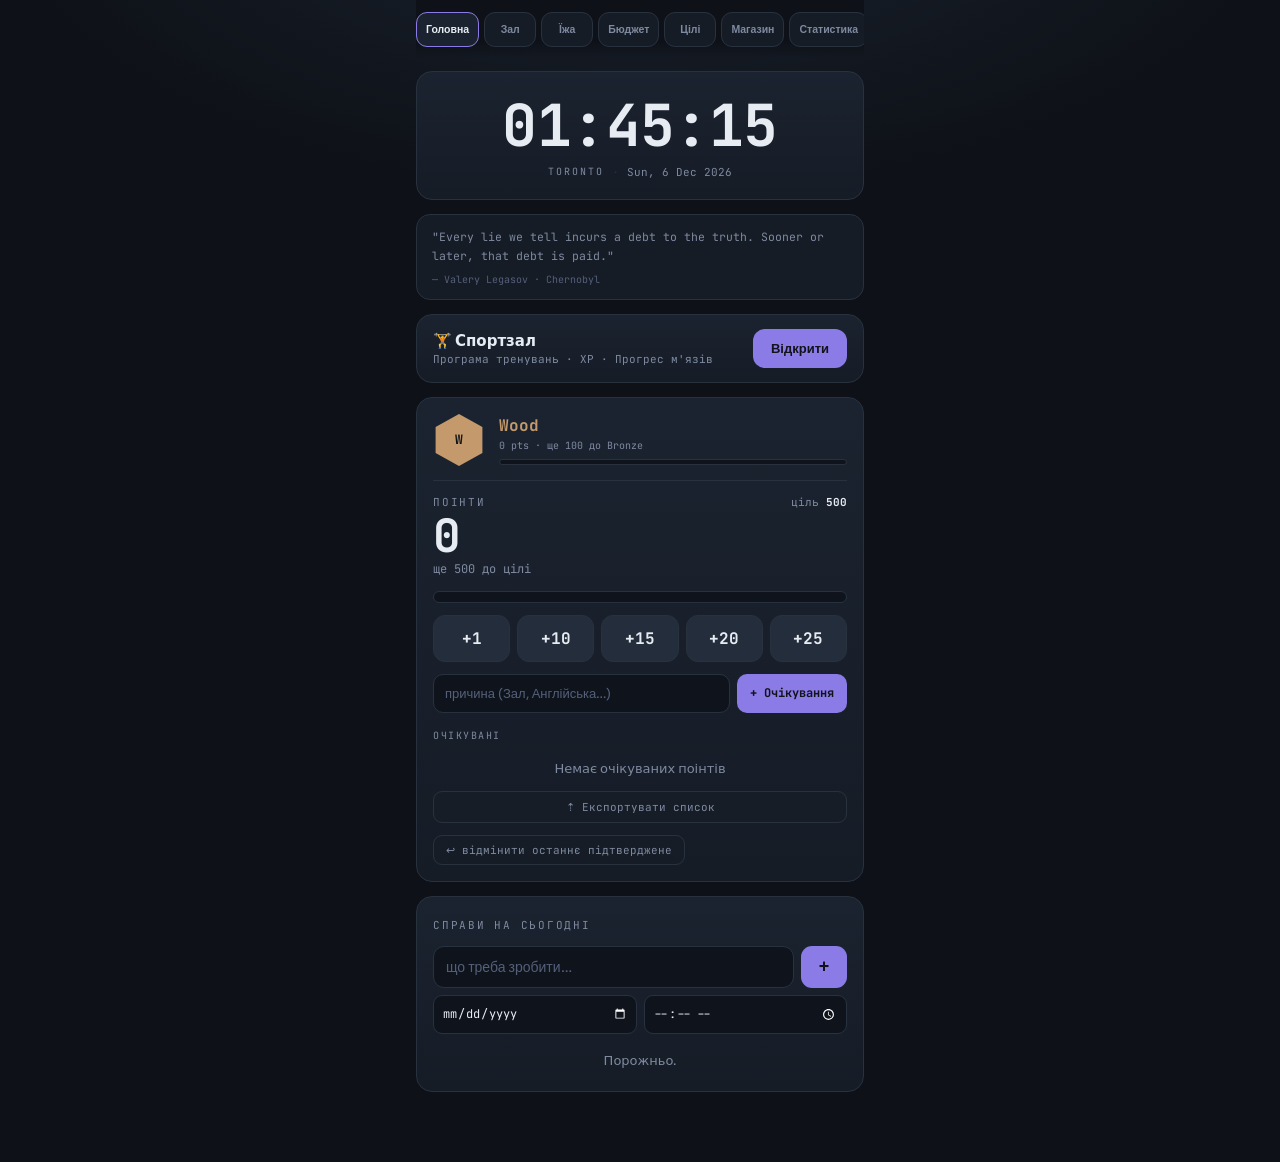
==== commit bc6d9ccb: "Add English exercise names, wger exercise images, and Ranks page - GYM_DAYS: added nameEn field to a" ====
--- a/index.html
+++ b/index.html
@@ -36,6 +36,7 @@
       <button data-tab="goals">Цілі</button>
       <button data-tab="shop">Магазин</button>
       <button data-tab="stats">Статистика</button>
+      <button data-tab="ranks">Ранги</button>
     </div>
   </div>
 
@@ -196,6 +197,11 @@
     </div>
     <div id="shopGrandWrap"></div>
     <div class="foot-note">Витрачай зароблене. Поінти не згоряють.</div>
+  </section>
+
+  <!-- ======= РАНГИ ======= -->
+  <section id="ranks" style="display:none">
+    <div id="ranksContent"></div>
   </section>
 
   <!-- ======= STATS ======= -->
--- a/css/styles.css
+++ b/css/styles.css
@@ -510,6 +510,86 @@
 .gym-ex-last{ font-family:'JetBrains Mono',monospace; font-size:10px; color:var(--good); }
 .gym-prog-rule{ font-family:'JetBrains Mono',monospace; font-size:9px; color:#54607a; text-align:right; }
 
+/* ---- English exercise name subtitle ---- */
+.gym-ex-names{ flex:1; min-width:0; }
+.gym-ex-name-en{
+  display:block; font-family:'JetBrains Mono',monospace;
+  font-size:10px; color:var(--muted); margin-top:2px; letter-spacing:.01em;
+}
+
+/* ---- Exercise image slot (wger API) ---- */
+.gym-img-slot{ margin:8px 0 4px; }
+.gym-img-slot:empty{ display:none; }
+
+.gym-img-wrap{
+  display:flex; align-items:center; gap:10px;
+  background:#0f141c; border:1px solid var(--line); border-radius:10px;
+  padding:8px; cursor:pointer; transition:border-color .15s; user-select:none;
+}
+.gym-img-wrap:hover{ border-color:rgba(138,123,230,.4); }
+
+.gym-ex-thumb{
+  width:72px; height:54px; object-fit:cover; border-radius:6px;
+  flex:none; display:block;
+}
+.gym-img-meta{ flex:1; min-width:0; }
+.gym-img-exname{
+  display:block; font-family:'JetBrains Mono',monospace;
+  font-size:10px; color:var(--muted); white-space:nowrap; overflow:hidden; text-overflow:ellipsis;
+}
+.gym-img-attr{
+  display:block; font-family:'JetBrains Mono',monospace;
+  font-size:9px; color:#54607a; text-decoration:none; margin-top:2px;
+}
+.gym-img-attr:hover{ color:var(--muted); }
+
+/* Expanded state — tap image to toggle */
+.gym-img-expanded .gym-img-wrap{ flex-direction:column; align-items:flex-start; }
+.gym-img-expanded .gym-ex-thumb{ width:100%; height:auto; max-height:260px; object-fit:contain; }
+
+/* YouTube fallback link */
+.gym-yt-link{
+  display:inline-flex; align-items:center; gap:6px;
+  font-family:'JetBrains Mono',monospace; font-size:10px; color:var(--muted);
+  background:#0f141c; border:1px solid var(--line); border-radius:8px;
+  padding:6px 10px; text-decoration:none; transition:.15s;
+}
+.gym-yt-link:hover{ border-color:var(--low); color:var(--low); }
+
+/* ---- Ранги page ---- */
+.rank-muscle-row{ display:flex; align-items:center; gap:12px; }
+.muscle-rank-hex--lg{ width:46px; height:46px; }
+.muscle-rank-hex--lg .muscle-rank-lbl{ font-size:14px; }
+.rank-muscle-info{ flex:1; min-width:0; }
+.rank-muscle-name{ font-size:15px; font-weight:700; }
+.rank-muscle-meta{
+  font-family:'JetBrains Mono',monospace; font-size:11px; color:var(--muted); margin-top:2px;
+}
+.rank-muscle-xp{
+  font-family:'JetBrains Mono',monospace; font-size:10px; color:var(--muted); margin-top:5px;
+}
+.rank-next-info{
+  margin-top:10px; padding:9px 11px;
+  background:rgba(138,123,230,.07); border:1px solid rgba(138,123,230,.2); border-radius:9px;
+  font-family:'JetBrains Mono',monospace; font-size:11px; color:var(--muted); line-height:1.6;
+}
+.rank-next-info.rank-max{
+  background:rgba(245,197,24,.07); border-color:rgba(245,197,24,.22); color:var(--mid);
+  text-align:center;
+}
+
+/* Rank ladder table */
+.rank-ladder{ display:flex; flex-direction:column; }
+.rank-ladder-row{
+  display:flex; align-items:center; gap:12px;
+  padding:9px 4px; border-bottom:1px solid var(--line);
+}
+.rank-ladder-row:last-child{ border-bottom:none; }
+.rank-ladder-name{ font-weight:700; flex:1; font-size:13px; }
+.rank-ladder-levels{
+  font-family:'JetBrains Mono',monospace; font-size:11px; color:var(--muted);
+}
+
 @media (prefers-reduced-motion: reduce){
   .fill,.mfill,.stat-bar-fill,.rank-fill,.grand-fill,.muscle-rank-fill{ transition:none; }
   *{ transition:none!important; animation:none!important; }
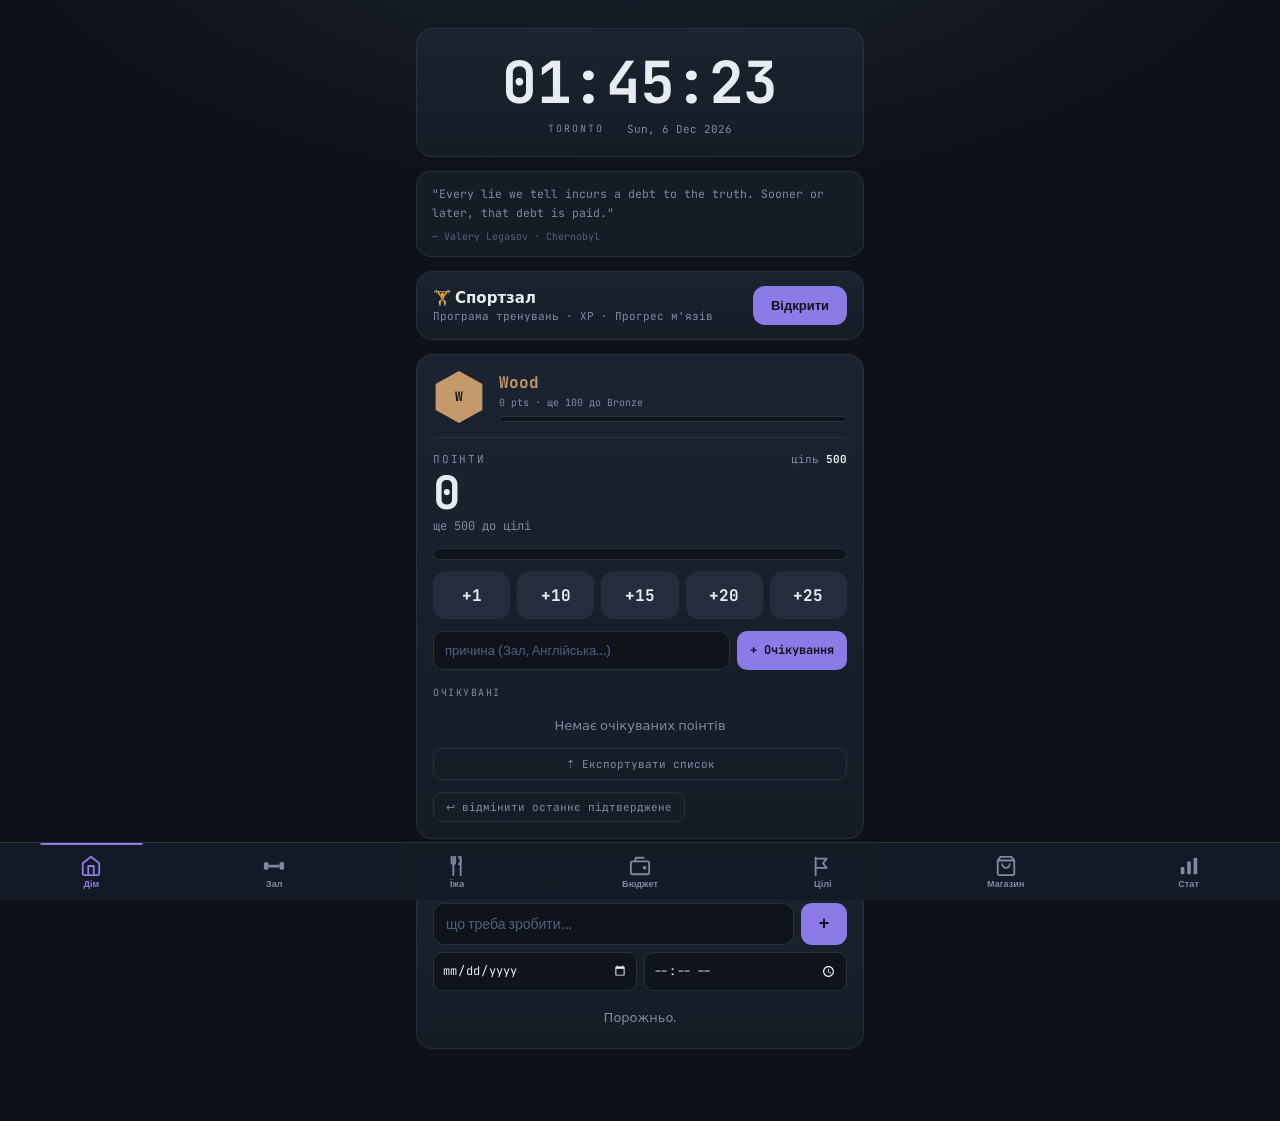
==== commit 70713274: "Redesign nav to bottom fixed bar (Instagram-style, mobile-first) - Replaced sticky top scrolling nav" ====
--- a/index.html
+++ b/index.html
@@ -26,19 +26,6 @@
 <div id="notifSnack"></div>
 
 <div class="wrap">
-  <div class="nav">
-    <!-- 7 tabs — nav-row scrolls horizontally on mobile -->
-    <div class="nav-row">
-      <button data-tab="main"   class="active">Головна</button>
-      <button data-tab="gym">Зал</button>
-      <button data-tab="food">Їжа</button>
-      <button data-tab="budget">Бюджет</button>
-      <button data-tab="goals">Цілі</button>
-      <button data-tab="shop">Магазин</button>
-      <button data-tab="stats">Статистика</button>
-      <button data-tab="ranks">Ранги</button>
-    </div>
-  </div>
 
   <!-- ======= HOME ======= -->
   <section id="main">
@@ -160,7 +147,27 @@
           <input id="mealPro"  type="number" inputmode="numeric" placeholder="Б" />
           <input id="mealFat"  type="number" inputmode="numeric" placeholder="Ж" />
           <input id="mealCarb" type="number" inputmode="numeric" placeholder="В" />
-          <button id="saveMeal">+</button>
+          <button id="saveMealRedesign the main navigation to be mobile-first and cleaner. Keep style/tokens,
+no build step, don't change localStorage keys, update CLAUDE.md. Commit after.
+
+- Move the top nav to a BOTTOM fixed navigation bar (like Instagram/TikTok),
+  pinned to the bottom of the viewport, safe-area aware (respect iPhone home
+  indicator with env(safe-area-inset-bottom)).
+- 7 items: Home / Зал / Їжа / Бюджет / Цілі / Магазин / Статистика. Show each as
+  a small ICON with a tiny label under it. Use simple inline SVG icons (no icon
+  library, no external requests) that fit the existing dark theme:
+    Home=house, Зал=dumbbell, Їжа=fork/utensils, Бюджет=wallet, Цілі=target/flag,
+    Магазин=shopping bag, Статистика=bar chart.
+- Active tab: accent color (the existing indigo) for icon + label; inactive tabs
+  muted/grey. Add a subtle top-border or dot indicator on the active item.
+- Make sure all 7 fit on a 360px-wide phone without horizontal scroll (shrink
+  icon/label sizes as needed, equal flex widths). If 7 truly don't fit, allow the
+  bar to scroll horizontally as a fallback, but try to fit them first.
+- Add bottom padding to page content so the fixed bar never covers the last
+  elements on any page.
+- Remove the old top nav buttons. Keep the clock card as the top element of Home.
+
+Then commit and push.">+</button>
         </div>
       </div>
     </div>
@@ -219,6 +226,73 @@
     <div id="statsPane_tasks" class="card" style="display:none"><div id="tasksLogContent"></div></div>
   </section>
 </div>
+
+<!-- Bottom navigation (Instagram/TikTok-style, safe-area aware) -->
+<nav class="bottom-nav" id="bottomNav">
+
+  <button class="bnav-item active" data-tab="main">
+    <svg class="bnav-icon" viewBox="0 0 24 24" fill="none" stroke="currentColor" stroke-width="2" stroke-linecap="round" stroke-linejoin="round" aria-hidden="true">
+      <path d="M3 9l9-7 9 7v11a2 2 0 01-2 2H5a2 2 0 01-2-2z"/>
+      <polyline points="9 22 9 12 15 12 15 22"/>
+    </svg>
+    <span class="bnav-label">Дім</span>
+  </button>
+
+  <button class="bnav-item" data-tab="gym">
+    <svg class="bnav-icon" viewBox="0 0 24 24" fill="currentColor" aria-hidden="true">
+      <rect x="1" y="8" width="5" height="8" rx="1.5"/>
+      <rect x="18" y="8" width="5" height="8" rx="1.5"/>
+      <rect x="6" y="10.5" width="12" height="3" rx="1"/>
+    </svg>
+    <span class="bnav-label">Зал</span>
+  </button>
+
+  <button class="bnav-item" data-tab="food">
+    <svg class="bnav-icon" viewBox="0 0 24 24" fill="none" stroke="currentColor" stroke-width="2" stroke-linecap="round" aria-hidden="true">
+      <line x1="8" y1="2" x2="8" y2="22"/>
+      <path d="M6 2v6a2 2 0 004 0V2"/>
+      <line x1="16" y1="2" x2="16" y2="22"/>
+      <path d="M14 2c2 3 4 6 0 8"/>
+    </svg>
+    <span class="bnav-label">Їжа</span>
+  </button>
+
+  <button class="bnav-item" data-tab="budget">
+    <svg class="bnav-icon" viewBox="0 0 24 24" fill="none" stroke="currentColor" stroke-width="2" stroke-linecap="round" stroke-linejoin="round" aria-hidden="true">
+      <rect x="2" y="7" width="20" height="14" rx="2"/>
+      <path d="M16 3H8a1 1 0 00-1 1v3"/>
+      <circle cx="17" cy="14" r="2" fill="currentColor" stroke="none"/>
+    </svg>
+    <span class="bnav-label">Бюджет</span>
+  </button>
+
+  <button class="bnav-item" data-tab="goals">
+    <svg class="bnav-icon" viewBox="0 0 24 24" fill="none" stroke="currentColor" stroke-width="2" stroke-linecap="round" stroke-linejoin="round" aria-hidden="true">
+      <line x1="4" y1="22" x2="4" y2="3"/>
+      <path d="M4 4h12l-4 5 4 5H4"/>
+    </svg>
+    <span class="bnav-label">Цілі</span>
+  </button>
+
+  <button class="bnav-item" data-tab="shop">
+    <svg class="bnav-icon" viewBox="0 0 24 24" fill="none" stroke="currentColor" stroke-width="2" stroke-linecap="round" stroke-linejoin="round" aria-hidden="true">
+      <path d="M6 2L3 6v14a2 2 0 002 2h14a2 2 0 002-2V6l-3-4z"/>
+      <line x1="3" y1="6" x2="21" y2="6"/>
+      <path d="M16 10a4 4 0 01-8 0"/>
+    </svg>
+    <span class="bnav-label">Магазин</span>
+  </button>
+
+  <button class="bnav-item" data-tab="stats">
+    <svg class="bnav-icon" viewBox="0 0 24 24" fill="currentColor" aria-hidden="true">
+      <rect x="3" y="13" width="4" height="8" rx="1"/>
+      <rect x="10" y="7" width="4" height="14" rx="1"/>
+      <rect x="17" y="3" width="4" height="18" rx="1"/>
+    </svg>
+    <span class="bnav-label">Стат</span>
+  </button>
+
+</nav>
 
 <!-- Load order: config → storage → state → ui → features → app -->
 <script src="js/config.js"></script>
--- a/css/styles.css
+++ b/css/styles.css
@@ -10,27 +10,40 @@
   margin:0; background:radial-gradient(1100px 520px at 50% -10%, #1a2330 0%, transparent 60%), var(--ink);
   color:var(--txt); font-family:'Sora',system-ui,sans-serif; min-height:100vh;
 }
-.wrap{ max-width:480px; margin:0 auto; padding:0 16px 70px; }
-
-/* top nav */
-.nav{
-  position:sticky; top:0; z-index:20;
-  padding:calc(12px + env(safe-area-inset-top)) 0 10px;
-  background:linear-gradient(180deg, var(--ink) 70%, transparent);
-  margin-bottom:6px;
-}
-.nav-row{
-  display:flex; gap:5px;
-  overflow-x:auto; -webkit-overflow-scrolling:touch; scrollbar-width:none;
-}
-.nav-row::-webkit-scrollbar{ display:none; }
-.nav-row button{
-  flex:none; font-family:'Sora',sans-serif; font-weight:600; font-size:10.5px;
-  color:var(--muted); background:var(--panel); border:1px solid var(--line);
-  padding:10px 9px; border-radius:11px; cursor:pointer; transition:.15s;
-  white-space:nowrap; min-width:52px;
-}
-.nav-row button.active{ color:var(--txt); background:var(--panel-2); border-color:var(--indigo); }
+.wrap{
+  max-width:480px; margin:0 auto;
+  padding:calc(14px + env(safe-area-inset-top)) 16px calc(72px + env(safe-area-inset-bottom));
+}
+
+/* Bottom navigation */
+.bottom-nav{
+  position:fixed; bottom:0; left:0; right:0; z-index:50;
+  height:calc(58px + env(safe-area-inset-bottom));
+  padding-bottom:env(safe-area-inset-bottom);
+  background:rgba(22,28,38,.95);
+  backdrop-filter:blur(20px); -webkit-backdrop-filter:blur(20px);
+  border-top:1px solid var(--line);
+  display:flex; align-items:stretch;
+}
+.bnav-item{
+  flex:1; display:flex; flex-direction:column; align-items:center; justify-content:center;
+  gap:3px; padding:6px 2px; border:none; background:none;
+  color:var(--muted); cursor:pointer; position:relative;
+  transition:color .15s; min-width:0;
+  -webkit-tap-highlight-color:transparent;
+}
+.bnav-item::after{
+  content:''; position:absolute; top:0; left:22%; right:22%;
+  height:2px; background:transparent;
+  border-radius:0 0 3px 3px; transition:background .15s;
+}
+.bnav-item.active{ color:var(--indigo); }
+.bnav-item.active::after{ background:var(--indigo); }
+.bnav-icon{ width:22px; height:22px; flex:none; display:block; }
+.bnav-label{
+  font-family:'Sora',sans-serif; font-size:9px; font-weight:600;
+  line-height:1; white-space:nowrap; letter-spacing:.01em;
+}
 
 h2.page{ font-size:13px; letter-spacing:.18em; text-transform:uppercase;
   font-family:'JetBrains Mono',monospace; color:var(--indigo); margin:14px 2px 2px; }
@@ -578,6 +591,16 @@
   text-align:center;
 }
 
+/* Ranks link button (inside gym muscle panel) */
+.ranks-link-btn{
+  display:block; width:100%; margin-top:12px; padding:8px 12px;
+  border:1px solid rgba(138,123,230,.3); border-radius:10px;
+  background:rgba(138,123,230,.07); color:var(--indigo);
+  font-family:'JetBrains Mono',monospace; font-size:11px; font-weight:700;
+  cursor:pointer; text-align:center; transition:.15s; letter-spacing:.05em;
+}
+.ranks-link-btn:hover{ background:rgba(138,123,230,.15); }
+
 /* Rank ladder table */
 .rank-ladder{ display:flex; flex-direction:column; }
 .rank-ladder-row{
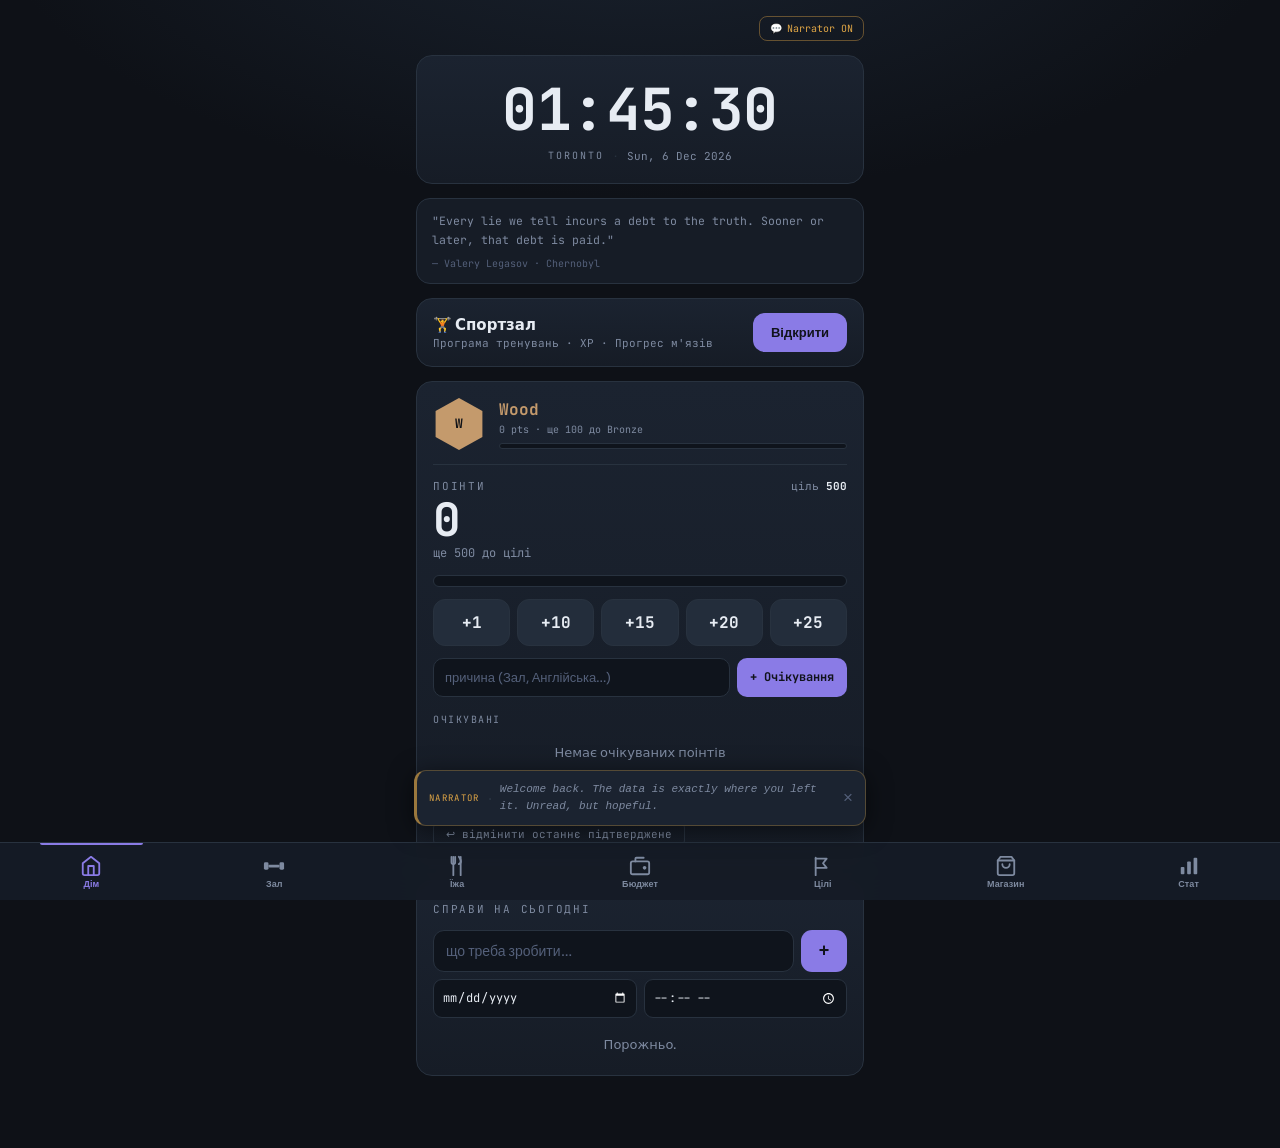
==== commit ace25fe1: "feat: add Narrator (Stanley Parable-style scripted commentary) - New narrator.js module: 9 trigger g" ====
--- a/index.html
+++ b/index.html
@@ -25,10 +25,23 @@
 </div>
 <div id="notifSnack"></div>
 
+<!-- Narrator banner (Stanley Parable-style scripted commentary) -->
+<div id="narratorBanner" class="narrator-banner" role="status" aria-live="polite">
+  <div class="narrator-banner-inner">
+    <span class="narrator-label">Narrator</span>
+    <span class="narrator-sep">·</span>
+    <span class="narrator-line" id="narratorLine"></span>
+    <button class="narrator-close" id="narratorClose" aria-label="Dismiss">×</button>
+  </div>
+</div>
+
 <div class="wrap">
 
   <!-- ======= HOME ======= -->
   <section id="main">
+    <!-- Narrator toggle -->
+    <div class="narrator-toggle-row" id="narratorToggleRow"></div>
+
     <!-- Clock -->
     <div class="card clock-card">
       <div class="clock-time" id="clockTime">--:--:--</div>
@@ -307,6 +320,7 @@
 <script src="js/stats.js"></script>
 <script src="js/shop.js"></script>
 <script src="js/gym.js"></script>
+<script src="js/narrator.js"></script>
 <script src="js/app.js"></script>
 
 </body>
--- a/css/styles.css
+++ b/css/styles.css
@@ -612,6 +612,190 @@
 .rank-ladder-levels{
   font-family:'JetBrains Mono',monospace; font-size:11px; color:var(--muted);
 }
+/* compact per-muscle rank ladder in Ранги page */
+.rank-ladder--compact .rank-ladder-row{ padding:6px 4px; }
+.rank-ladder-current{ background:rgba(138,123,230,.07); border-radius:7px; }
+.rank-ladder-curr-badge{
+  font-family:'JetBrains Mono',monospace; font-size:9px; color:var(--indigo);
+  white-space:nowrap;
+}
+
+/* ---- Gym — bodyweight input ---- */
+.gym-bw-row{
+  display:flex; align-items:center; gap:8px;
+  margin-top:10px; padding-top:10px; border-top:1px solid var(--line);
+}
+.gym-bw-label{
+  font-family:'JetBrains Mono',monospace; font-size:11px; color:var(--muted); flex:1;
+}
+.gym-bw-input{
+  width:68px; background:#0f141c; border:1px solid var(--line); color:var(--txt);
+  font-family:'JetBrains Mono',monospace; font-size:13px; font-weight:700;
+  padding:7px 8px; border-radius:9px; text-align:center;
+}
+.gym-bw-unit{ font-family:'JetBrains Mono',monospace; font-size:11px; color:var(--muted); }
+
+/* muscle cell rank pct text */
+.muscle-rank-pct{
+  font-family:'JetBrains Mono',monospace; font-size:9px; color:var(--muted); margin-top:4px;
+}
+
+/* ---- Gym — exercise edit controls (swap / remove) ---- */
+.gym-ex-controls{ display:flex; gap:6px; margin-top:8px; flex-wrap:wrap; }
+.gym-swap-btn{
+  background:transparent; border:1px solid var(--line); color:var(--muted);
+  font-family:'JetBrains Mono',monospace; font-size:10px; padding:5px 9px;
+  border-radius:7px; cursor:pointer; transition:.15s; white-space:nowrap;
+}
+.gym-swap-btn:hover{ border-color:var(--indigo); color:var(--indigo); }
+.gym-del-btn{
+  background:transparent; border:1px solid transparent; color:#54607a;
+  font-family:'JetBrains Mono',monospace; font-size:10px; padding:5px 9px;
+  border-radius:7px; cursor:pointer; transition:.15s;
+}
+.gym-del-btn:hover{ border-color:var(--low); color:var(--low); }
+
+/* ---- Gym — add exercise section ---- */
+.gym-add-section{
+  margin-top:12px; padding-top:10px; border-top:1px dashed rgba(138,123,230,.25);
+}
+.gym-add-ex-btn{
+  width:100%; background:transparent; border:1px dashed rgba(138,123,230,.3);
+  color:var(--indigo); font-family:'JetBrains Mono',monospace; font-size:11px;
+  padding:8px 14px; border-radius:9px; cursor:pointer; transition:.15s;
+}
+.gym-add-ex-btn:hover{ background:rgba(138,123,230,.07); }
+.gym-add-list{ margin-top:8px; }
+.gym-add-item{
+  display:flex; align-items:center; gap:8px; padding:9px 6px;
+  cursor:pointer; border-bottom:1px solid var(--line);
+  transition:.1s; border-radius:4px;
+}
+.gym-add-item:last-child{ border-bottom:none; }
+.gym-add-item:hover{ background:rgba(138,123,230,.07); }
+.gym-add-item-names{ flex:1; min-width:0; font-size:13px; }
+.gym-add-muscle{ font-family:'JetBrains Mono',monospace; font-size:10px; font-weight:700; flex:none; }
+.gym-reset-prog-btn{
+  display:block; width:100%; margin-top:8px;
+  background:transparent; border:1px solid var(--line); color:#54607a;
+  font-family:'JetBrains Mono',monospace; font-size:10px; padding:7px; border-radius:8px; cursor:pointer;
+  transition:.15s;
+}
+.gym-reset-prog-btn:hover{ color:var(--muted); border-color:var(--muted); }
+
+/* ---- Goals — empty slot & add form ---- */
+.goal-empty-slot{
+  cursor:pointer; border-style:dashed; text-align:center;
+  padding:22px 16px; transition:background .15s;
+}
+.goal-empty-slot:hover{ background:rgba(138,123,230,.05); }
+.goal-slot-prompt{ font-size:15px; font-weight:600; color:var(--muted); }
+.goal-slot-sub{
+  font-family:'JetBrains Mono',monospace; font-size:11px; color:#54607a; margin-top:4px;
+}
+.goal-slot-del{
+  background:none; border:none; color:var(--low); font-size:17px;
+  cursor:pointer; padding:0 0 0 6px; flex:none; line-height:1;
+}
+.goal-form-input{
+  width:100%; background:#0f141c; border:1px solid var(--line); color:var(--txt);
+  font-family:'Sora',sans-serif; font-size:13px; padding:9px 11px;
+  border-radius:9px; margin-bottom:8px; display:block;
+}
+.goal-form-input::placeholder{ color:#54607a; }
+.goal-form-row{ display:flex; gap:6px; margin-bottom:8px; }
+.goal-form-row .goal-form-input{ margin-bottom:0; }
+.goal-form-lbl{
+  font-family:'JetBrains Mono',monospace; font-size:10px; color:var(--muted);
+  margin-bottom:4px; margin-top:6px; text-transform:uppercase; letter-spacing:.1em;
+}
+.goal-form-type-row{ display:flex; gap:6px; margin-bottom:8px; }
+.goal-type-btn{
+  flex:1; background:var(--panel); border:1px solid var(--line); color:var(--muted);
+  font-family:'JetBrains Mono',monospace; font-size:11px; padding:8px;
+  border-radius:9px; cursor:pointer; transition:.15s;
+}
+.goal-type-btn.active{ border-color:var(--indigo); color:var(--indigo); background:rgba(138,123,230,.1); }
+.goal-diff-row{ display:flex; gap:6px; }
+.goal-diff-btn{
+  flex:1; background:transparent; border:1px solid var(--line);
+  font-family:'JetBrains Mono',monospace; font-size:11px; padding:8px;
+  border-radius:9px; cursor:pointer; transition:background .15s;
+}
+.goal-suggestions{ display:flex; flex-wrap:wrap; gap:5px; margin-top:4px; }
+.goal-sugg-btn{
+  background:rgba(138,123,230,.08); border:1px solid rgba(138,123,230,.2); color:var(--muted);
+  font-family:'JetBrains Mono',monospace; font-size:10px; padding:5px 9px;
+  border-radius:7px; cursor:pointer; transition:.15s;
+}
+.goal-sugg-btn:hover{ background:rgba(138,123,230,.18); color:var(--txt); }
+.goal-form-save{
+  flex:1; background:var(--indigo); border:none; color:#11131c;
+  font-family:'Sora',sans-serif; font-size:13px; font-weight:700;
+  padding:10px; border-radius:10px; cursor:pointer; transition:.1s;
+}
+.goal-form-save:active{ transform:scale(.96); }
+.goal-form-cancel{
+  background:transparent; border:1px solid var(--line); color:var(--muted);
+  font-family:'JetBrains Mono',monospace; font-size:11px; padding:10px 13px;
+  border-radius:10px; cursor:pointer;
+}
+
+/* ============================
+   NARRATOR BANNER
+   ============================ */
+
+#narratorBanner{
+  position:fixed;
+  bottom:calc(74px + env(safe-area-inset-bottom));
+  left:0; right:0;
+  max-width:480px; margin:0 auto;
+  z-index:280; padding:0 14px;
+  opacity:0; transform:translateY(8px);
+  transition:opacity .28s, transform .28s;
+  pointer-events:none;
+}
+#narratorBanner.show{
+  opacity:1; transform:translateY(0);
+  pointer-events:all;
+}
+.narrator-banner-inner{
+  display:flex; align-items:center; gap:8px;
+  background:var(--panel-2);
+  border:1px solid rgba(224,166,70,.3);
+  border-left:3px solid rgba(224,166,70,.65);
+  border-radius:12px; padding:10px 12px;
+  box-shadow:0 4px 24px rgba(0,0,0,.55);
+}
+.narrator-label{
+  font-family:'JetBrains Mono',monospace; font-size:9px;
+  letter-spacing:.15em; text-transform:uppercase;
+  color:#E0A646; flex:none; white-space:nowrap;
+}
+.narrator-sep{ color:var(--line); flex:none; }
+.narrator-line{
+  font-family:'JetBrains Mono',monospace; font-size:11px;
+  color:var(--muted); font-style:italic; flex:1; line-height:1.55;
+}
+.narrator-close{
+  flex:none; background:none; border:none; color:#54607a;
+  font-size:17px; cursor:pointer; padding:0 0 0 6px; line-height:1;
+}
+.narrator-close:hover{ color:var(--muted); }
+
+/* Narrator toggle row (top of Home) */
+.narrator-toggle-row{
+  display:flex; justify-content:flex-end;
+  padding:2px 0 0; min-height:24px;
+}
+.narrator-toggle-btn{
+  display:flex; align-items:center; gap:5px;
+  background:transparent; border:1px solid var(--line); color:var(--muted);
+  font-family:'JetBrains Mono',monospace; font-size:10px;
+  padding:5px 10px; border-radius:8px; cursor:pointer; transition:.15s;
+}
+.narrator-toggle-btn:hover{ border-color:rgba(224,166,70,.5); color:#E0A646; }
+.narrator-toggle-btn.narrator-on{ border-color:rgba(224,166,70,.4); color:#E0A646; }
 
 @media (prefers-reduced-motion: reduce){
   .fill,.mfill,.stat-bar-fill,.rank-fill,.grand-fill,.muscle-rank-fill{ transition:none; }
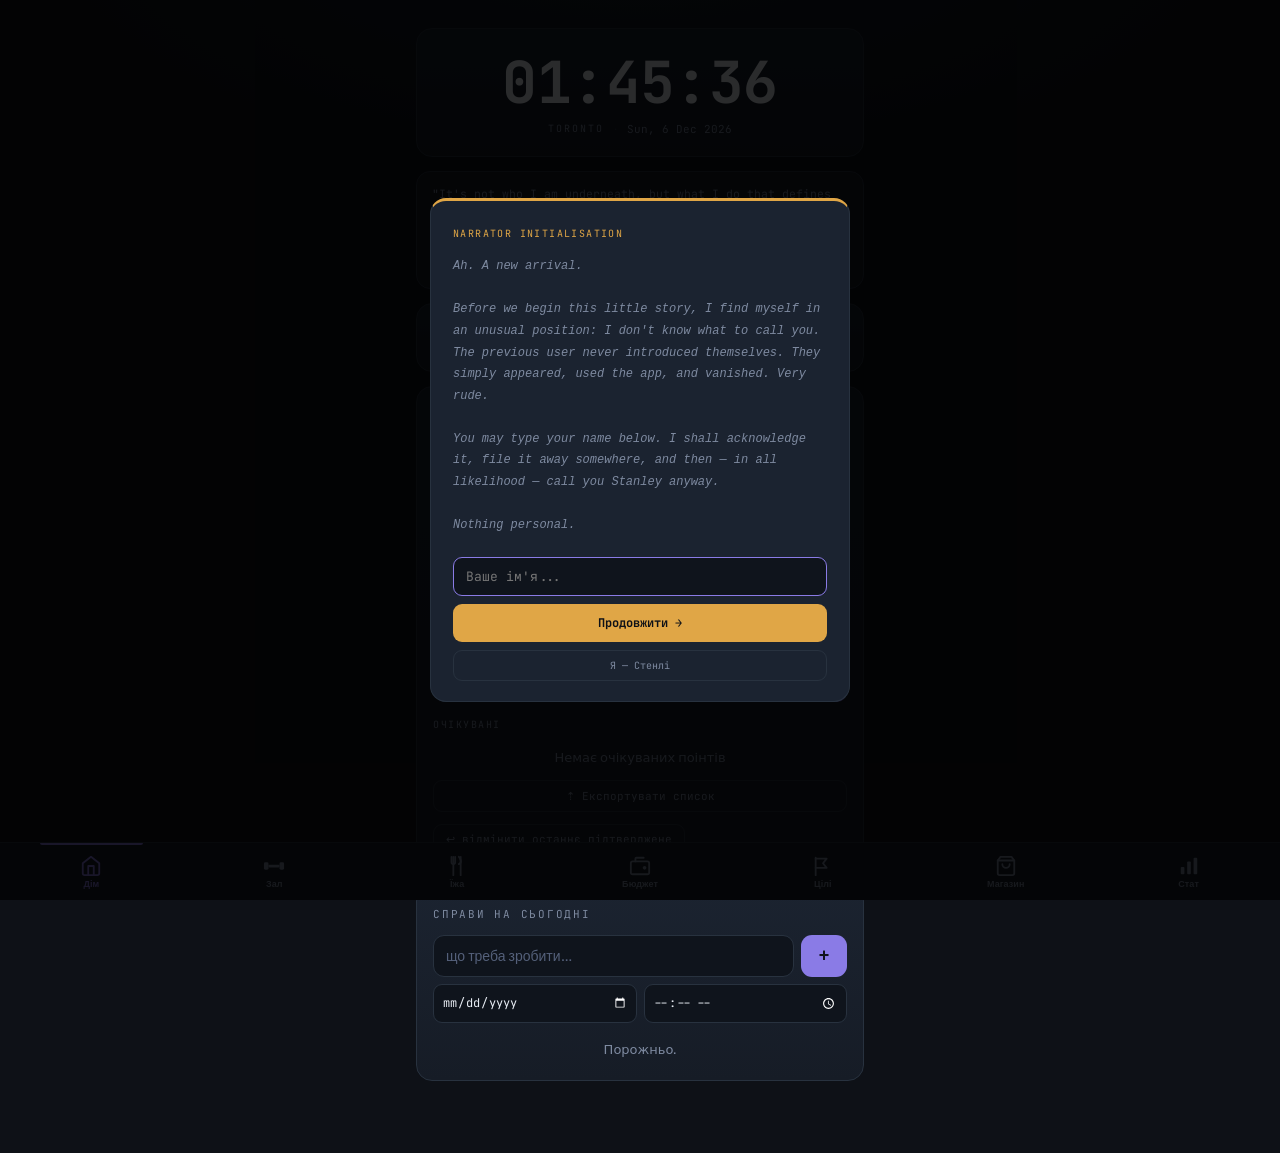
==== commit b1c4260d: "feat: narrator onboarding, personality rewrite, settings in Stats - First-visit modal asks for user'" ====
--- a/index.html
+++ b/index.html
@@ -39,8 +39,6 @@
 
   <!-- ======= HOME ======= -->
   <section id="main">
-    <!-- Narrator toggle -->
-    <div class="narrator-toggle-row" id="narratorToggleRow"></div>
 
     <!-- Clock -->
     <div class="card clock-card">
@@ -237,7 +235,33 @@
     <div id="statsPane_pts"   class="card" style="display:none"><div id="ptsLogContent"></div></div>
     <div id="statsPane_shop"  class="card" style="display:none"><div id="shopLogContent"></div></div>
     <div id="statsPane_tasks" class="card" style="display:none"><div id="tasksLogContent"></div></div>
-  </section>
+
+    <!-- Narrator settings (mode + name) -->
+    <div class="card" style="margin-top:8px">
+      <span class="label">Narrator</span>
+      <div id="narratorSettingsContent" style="margin-top:10px"></div>
+    </div>
+  </section>
+</div>
+
+<!-- Onboarding modal — shown only on first visit -->
+<div id="onboardingModal" class="onboarding-overlay" style="display:none" role="dialog" aria-modal="true">
+  <div class="onboarding-box">
+    <div class="onboarding-tag">Narrator Initialisation</div>
+    <div class="onboarding-text">Ah. A new arrival.
+
+Before we begin this little story, I find myself in an unusual position: I don't know what to call you. The previous user never introduced themselves. They simply appeared, used the app, and vanished. Very rude.
+
+You may type your name below. I shall acknowledge it, file it away somewhere, and then — in all likelihood — call you Stanley anyway.
+
+Nothing personal.</div>
+    <div class="onboarding-input-row">
+      <input id="onboardingName" class="onboarding-name-input" type="text"
+             placeholder="Ваше ім'я..." maxlength="32" autocomplete="off" />
+      <button id="onboardingContinue" class="onboarding-continue-btn">Продовжити →</button>
+      <button id="onboardingSkip" class="onboarding-skip-btn">Я — Стенлі</button>
+    </div>
+  </div>
 </div>
 
 <!-- Bottom navigation (Instagram/TikTok-style, safe-area aware) -->
--- a/css/styles.css
+++ b/css/styles.css
@@ -742,6 +742,21 @@
 }
 
 /* ============================
+   QUOTE SPIN BUTTON
+   ============================ */
+
+.spin-row{
+  display:flex; justify-content:flex-end; margin-top:9px;
+}
+.spin-btn{
+  background:transparent; border:1px solid var(--line); color:var(--muted);
+  font-family:'JetBrains Mono',monospace; font-size:10px;
+  padding:4px 10px; border-radius:8px; cursor:pointer; transition:.15s;
+}
+.spin-btn:hover:not(:disabled){ border-color:var(--indigo); color:var(--indigo); }
+.spin-btn:disabled{ opacity:.45; cursor:default; }
+
+/* ============================
    NARRATOR BANNER
    ============================ */
 
@@ -783,19 +798,93 @@
 }
 .narrator-close:hover{ color:var(--muted); }
 
-/* Narrator toggle row (top of Home) */
+/* Narrator mode row (top of Home) */
 .narrator-toggle-row{
-  display:flex; justify-content:flex-end;
+  display:flex; justify-content:flex-end; gap:4px;
   padding:2px 0 0; min-height:24px;
 }
-.narrator-toggle-btn{
-  display:flex; align-items:center; gap:5px;
+.narrator-mode-btn{
+  background:transparent; border:1px solid var(--line); color:var(--muted);
+  font-family:'JetBrains Mono',monospace; font-size:9px;
+  padding:4px 8px; border-radius:8px; cursor:pointer; transition:.15s;
+  white-space:nowrap;
+}
+.narrator-mode-btn:hover{ border-color:rgba(224,166,70,.4); color:#E0A646; }
+.narrator-mode-btn.narrator-mode-active{
+  border-color:rgba(224,166,70,.65); color:#E0A646;
+}
+
+/* ============================
+   ONBOARDING MODAL
+   ============================ */
+
+.onboarding-overlay{
+  position:fixed; inset:0; background:rgba(0,0,0,.82);
+  z-index:600; display:flex; align-items:center; justify-content:center;
+  padding:20px;
+}
+.onboarding-box{
+  background:var(--panel-2); border:1px solid var(--line);
+  border-top:3px solid #E0A646; border-radius:16px;
+  padding:26px 22px 20px; max-width:420px; width:100%;
+}
+.onboarding-tag{
+  font-family:'JetBrains Mono',monospace; font-size:10px;
+  letter-spacing:.14em; text-transform:uppercase; color:#E0A646; margin-bottom:16px;
+}
+.onboarding-text{
+  font-family:'JetBrains Mono',monospace; font-size:12px;
+  color:var(--muted); font-style:italic; line-height:1.8;
+  margin-bottom:20px; white-space:pre-wrap;
+}
+.onboarding-input-row{
+  display:flex; flex-direction:column; gap:8px;
+}
+.onboarding-name-input{
+  background:#0f141c; border:1px solid var(--line); border-radius:9px;
+  color:var(--txt); font-family:'JetBrains Mono',monospace; font-size:13px;
+  padding:10px 12px; width:100%;
+}
+.onboarding-name-input:focus{ outline:none; border-color:var(--indigo); }
+.onboarding-continue-btn{
+  background:#E0A646; color:#0E1117; border:none; border-radius:9px;
+  padding:11px 16px; font-family:'JetBrains Mono',monospace;
+  font-size:12px; font-weight:700; cursor:pointer; transition:.15s;
+}
+.onboarding-continue-btn:hover{ background:#c98f35; }
+.onboarding-skip-btn{
+  background:transparent; border:1px solid var(--line); border-radius:9px;
+  padding:8px 16px; font-family:'JetBrains Mono',monospace;
+  font-size:10px; color:var(--muted); cursor:pointer; transition:.15s; text-align:center;
+}
+.onboarding-skip-btn:hover{ border-color:var(--muted); }
+
+/* ============================
+   NARRATOR SETTINGS (Stats page)
+   ============================ */
+
+.narrator-name-row{ margin-top:2px; }
+.narrator-name-lbl{
+  font-family:'JetBrains Mono',monospace; font-size:10px;
+  color:var(--muted); margin-bottom:6px; letter-spacing:.04em;
+}
+.narrator-name-input-row{ display:flex; gap:8px; align-items:center; }
+.narrator-name-input-row input{
+  flex:1; background:#0f141c; border:1px solid var(--line);
+  border-radius:8px; color:var(--txt); font-family:'JetBrains Mono',monospace;
+  font-size:12px; padding:8px 10px;
+}
+.narrator-name-input-row input:focus{ outline:none; border-color:var(--indigo); }
+.narrator-name-save-btn{
   background:transparent; border:1px solid var(--line); color:var(--muted);
   font-family:'JetBrains Mono',monospace; font-size:10px;
-  padding:5px 10px; border-radius:8px; cursor:pointer; transition:.15s;
-}
-.narrator-toggle-btn:hover{ border-color:rgba(224,166,70,.5); color:#E0A646; }
-.narrator-toggle-btn.narrator-on{ border-color:rgba(224,166,70,.4); color:#E0A646; }
+  padding:7px 11px; border-radius:8px; cursor:pointer; transition:.15s; white-space:nowrap;
+}
+.narrator-name-save-btn:hover{ border-color:var(--indigo); color:var(--indigo); }
+.narrator-name-note{
+  font-family:'JetBrains Mono',monospace; font-size:10px;
+  color:#54607a; margin-top:6px; font-style:italic;
+}
 
 @media (prefers-reduced-motion: reduce){
   .fill,.mfill,.stat-bar-fill,.rank-fill,.grand-fill,.muscle-rank-fill{ transition:none; }
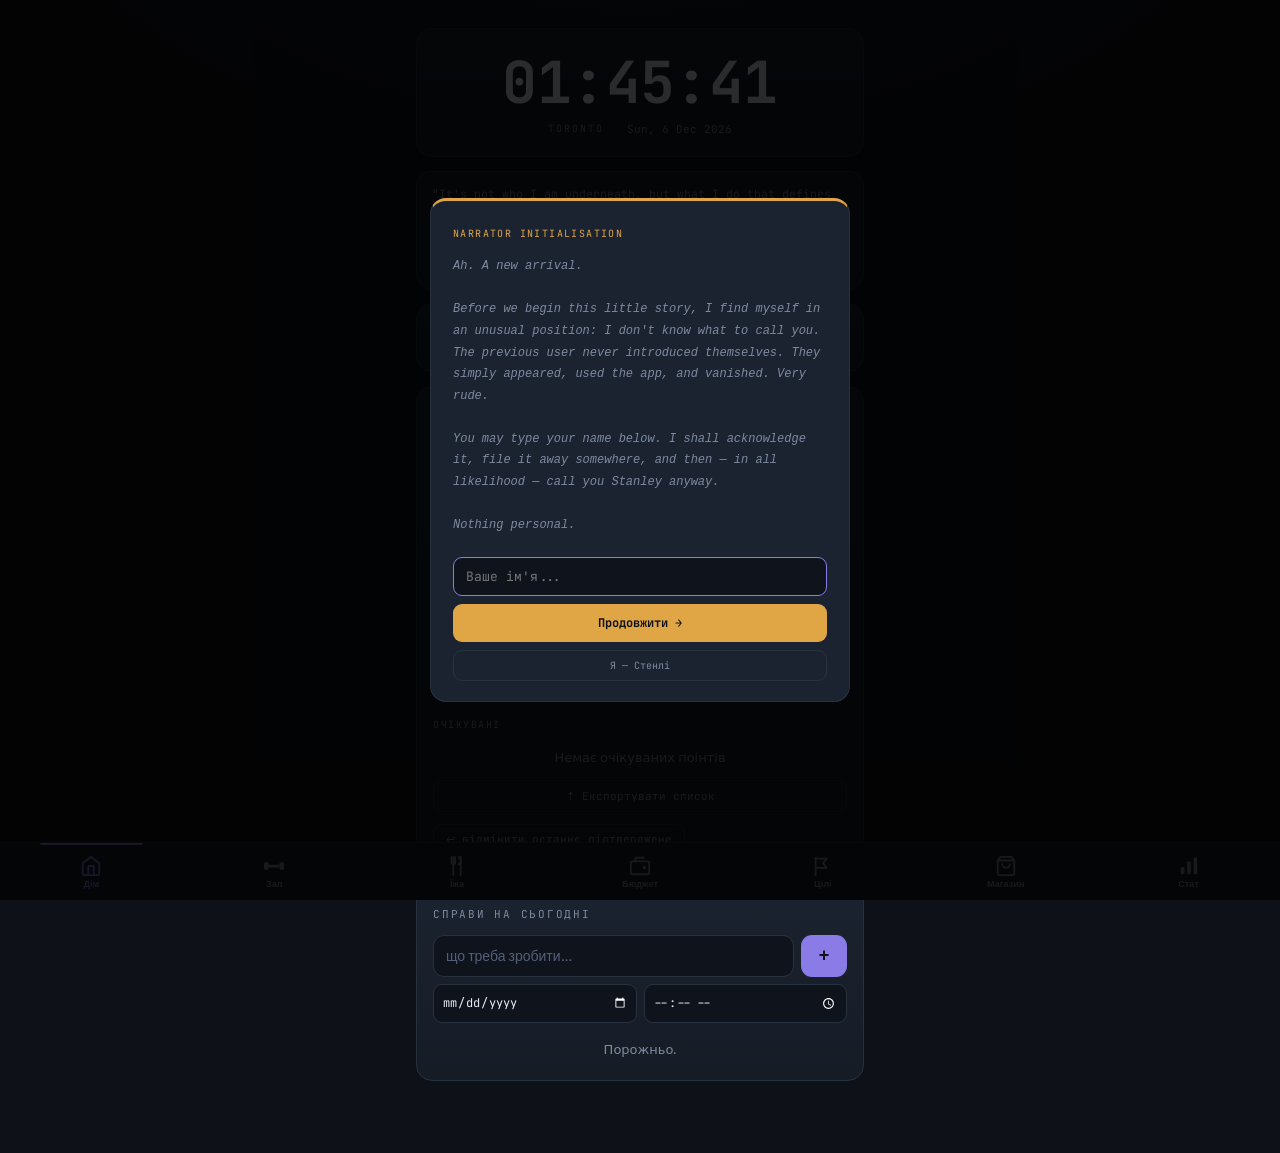
==== commit a0929ab4: "feat: multi-character narrator — Narrator, Rival, Observer Three always-present voices replace singl" ====
--- a/index.html
+++ b/index.html
@@ -28,7 +28,7 @@
 <!-- Narrator banner (Stanley Parable-style scripted commentary) -->
 <div id="narratorBanner" class="narrator-banner" role="status" aria-live="polite">
   <div class="narrator-banner-inner">
-    <span class="narrator-label">Narrator</span>
+    <span class="narrator-label" id="narratorCharLabel">Narrator</span>
     <span class="narrator-sep">·</span>
     <span class="narrator-line" id="narratorLine"></span>
     <button class="narrator-close" id="narratorClose" aria-label="Dismiss">×</button>
--- a/css/styles.css
+++ b/css/styles.css
@@ -798,6 +798,73 @@
 }
 .narrator-close:hover{ color:var(--muted); }
 
+/* ---- Per-character banner colors ---- */
+#narratorBanner.char-narrator .narrator-banner-inner{
+  border-left-color:rgba(224,166,70,.65);
+}
+#narratorBanner.char-narrator .narrator-label{ color:#E0A646; }
+
+#narratorBanner.char-rival .narrator-banner-inner{
+  border-left-color:rgba(228,87,78,.65);
+  border-color:rgba(228,87,78,.25);
+}
+#narratorBanner.char-rival .narrator-label{ color:#E4574E; }
+
+#narratorBanner.char-observer .narrator-banner-inner{
+  border-left-color:rgba(138,123,230,.75);
+  border-color:rgba(138,123,230,.25);
+}
+#narratorBanner.char-observer .narrator-label{ color:#8A7BE6; }
+
+/* ============================
+   NARRATOR SETTINGS SECTIONS
+   ============================ */
+
+.nset-section{ margin-bottom:14px; }
+.nset-label{
+  font-family:'JetBrains Mono',monospace; font-size:9px;
+  text-transform:uppercase; letter-spacing:.12em; color:var(--muted);
+  margin-bottom:7px;
+}
+.nset-char-row{ display:flex; gap:6px; flex-wrap:wrap; }
+.nset-char-pill{
+  border:1px solid; border-radius:8px;
+  font-family:'JetBrains Mono',monospace; font-size:10px;
+  padding:5px 10px; opacity:.55; pointer-events:none; cursor:default;
+}
+.nset-char-btn{
+  background:transparent; border:1px solid var(--line); color:var(--muted);
+  font-family:'JetBrains Mono',monospace; font-size:10px;
+  padding:5px 10px; border-radius:8px; cursor:pointer; transition:.15s;
+}
+.nset-char-btn:hover{ border-color:var(--ccolor,var(--muted)); color:var(--ccolor,var(--txt)); }
+.nset-char-btn.nset-char-on{
+  border-color:var(--ccolor,var(--indigo)); color:var(--ccolor,var(--txt));
+  background:rgba(255,255,255,.04);
+}
+.nset-freq-row{ display:flex; gap:6px; }
+.nset-freq-btn{
+  flex:1; background:transparent; border:1px solid var(--line); color:var(--muted);
+  font-family:'JetBrains Mono',monospace; font-size:10px;
+  padding:5px 4px; border-radius:8px; cursor:pointer; transition:.15s; text-align:center;
+}
+.nset-freq-btn:hover{ border-color:var(--muted); color:var(--txt); }
+.nset-freq-btn.nset-freq-active{ border-color:var(--indigo); color:var(--indigo); }
+.nset-conflict-btn{
+  background:transparent; border:1px solid var(--line); color:var(--muted);
+  font-family:'JetBrains Mono',monospace; font-size:10px;
+  padding:5px 12px; border-radius:8px; cursor:pointer; transition:.15s;
+}
+.nset-conflict-btn:hover{ border-color:var(--good); color:var(--good); }
+.nset-conflict-btn.nset-conflict-on{ border-color:var(--good); color:var(--good); }
+.nset-voice-btn{
+  background:transparent; border:1px solid var(--line); color:var(--muted);
+  font-family:'JetBrains Mono',monospace; font-size:10px;
+  padding:5px 12px; border-radius:8px; cursor:pointer; transition:.15s;
+}
+.nset-voice-btn:hover{ border-color:rgba(224,166,70,.5); color:#E0A646; }
+.nset-voice-btn.nset-voice-on{ border-color:rgba(224,166,70,.65); color:#E0A646; background:rgba(224,166,70,.07); }
+
 /* Narrator mode row (top of Home) */
 .narrator-toggle-row{
   display:flex; justify-content:flex-end; gap:4px;
@@ -863,6 +930,18 @@
    NARRATOR SETTINGS (Stats page)
    ============================ */
 
+.narrator-voice-row{ margin-bottom:12px; }
+.narrator-voice-btn{
+  background:transparent; border:1px solid var(--line); color:var(--muted);
+  font-family:'JetBrains Mono',monospace; font-size:11px;
+  padding:7px 14px; border-radius:9px; cursor:pointer; transition:.15s;
+}
+.narrator-voice-btn:hover{ border-color:rgba(224,166,70,.5); color:#E0A646; }
+.narrator-voice-btn.narrator-voice-on{
+  border-color:rgba(224,166,70,.65); color:#E0A646;
+  background:rgba(224,166,70,.07);
+}
+
 .narrator-name-row{ margin-top:2px; }
 .narrator-name-lbl{
   font-family:'JetBrains Mono',monospace; font-size:10px;
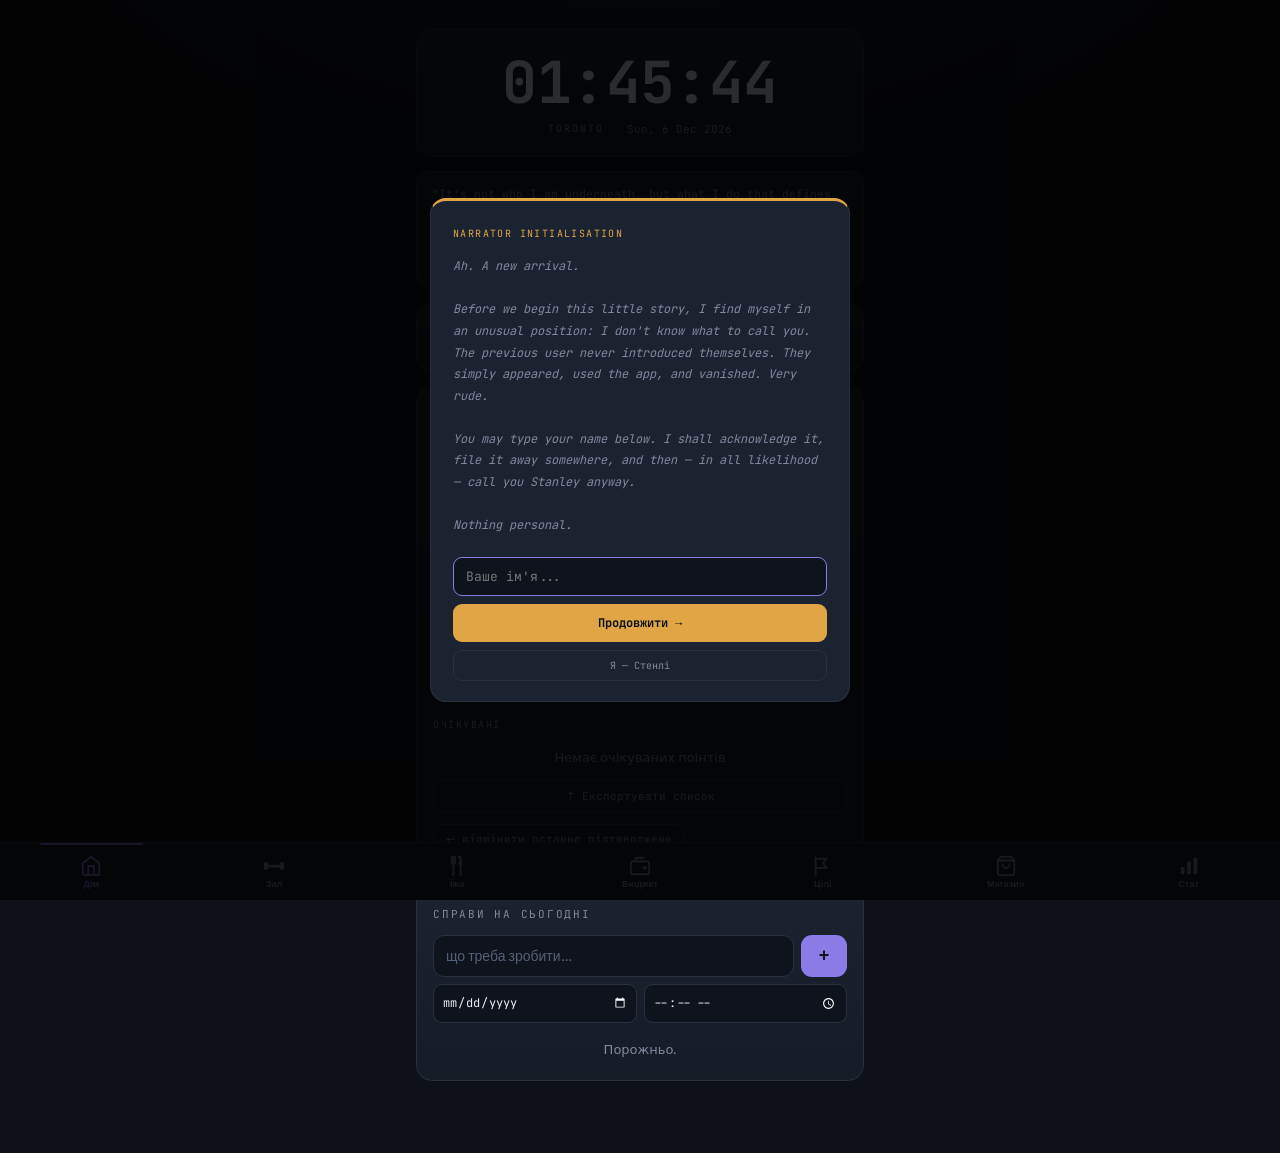
==== commit 93516745: "fix: broken saveMeal button; feat: PWA, self-hosted fonts, JSON backup - index.html: remove accident" ====
--- a/index.html
+++ b/index.html
@@ -8,7 +8,10 @@
   <meta name="apple-mobile-web-app-capable" content="yes" />
   <meta name="apple-mobile-web-app-status-bar-style" content="black-translucent" />
   <meta name="apple-mobile-web-app-title" content="Tracker" />
+  <link rel="stylesheet" href="css/fonts.css" />
   <link rel="stylesheet" href="css/styles.css" />
+  <link rel="manifest" href="manifest.webmanifest" />
+  <link rel="apple-touch-icon" href="icons/icon-180.png" />
 </head>
 <body>
 
@@ -158,27 +161,7 @@
           <input id="mealPro"  type="number" inputmode="numeric" placeholder="Б" />
           <input id="mealFat"  type="number" inputmode="numeric" placeholder="Ж" />
           <input id="mealCarb" type="number" inputmode="numeric" placeholder="В" />
-          <button id="saveMealRedesign the main navigation to be mobile-first and cleaner. Keep style/tokens,
-no build step, don't change localStorage keys, update CLAUDE.md. Commit after.
-
-- Move the top nav to a BOTTOM fixed navigation bar (like Instagram/TikTok),
-  pinned to the bottom of the viewport, safe-area aware (respect iPhone home
-  indicator with env(safe-area-inset-bottom)).
-- 7 items: Home / Зал / Їжа / Бюджет / Цілі / Магазин / Статистика. Show each as
-  a small ICON with a tiny label under it. Use simple inline SVG icons (no icon
-  library, no external requests) that fit the existing dark theme:
-    Home=house, Зал=dumbbell, Їжа=fork/utensils, Бюджет=wallet, Цілі=target/flag,
-    Магазин=shopping bag, Статистика=bar chart.
-- Active tab: accent color (the existing indigo) for icon + label; inactive tabs
-  muted/grey. Add a subtle top-border or dot indicator on the active item.
-- Make sure all 7 fit on a 360px-wide phone without horizontal scroll (shrink
-  icon/label sizes as needed, equal flex widths). If 7 truly don't fit, allow the
-  bar to scroll horizontally as a fallback, but try to fit them first.
-- Add bottom padding to page content so the fixed bar never covers the last
-  elements on any page.
-- Remove the old top nav buttons. Keep the clock card as the top element of Home.
-
-Then commit and push.">+</button>
+          <button id="saveMeal">+</button>
         </div>
       </div>
     </div>
@@ -240,6 +223,15 @@
     <div class="card" style="margin-top:8px">
       <span class="label">Narrator</span>
       <div id="narratorSettingsContent" style="margin-top:10px"></div>
+    </div>
+
+    <!-- Data backup / restore -->
+    <div class="card" style="margin-top:8px">
+      <span class="label">Дані</span>
+      <button class="mini" id="exportData">⇩ Експортувати всі дані (JSON)</button>
+      <button class="mini" id="importData">⇧ Імпортувати з файлу</button>
+      <input type="file" id="importFile" accept=".json,application/json" style="display:none" />
+      <div class="foot-note" style="margin:10px 0 2px">Все живе в localStorage цього браузера.<br />Роби бекап періодично — очистка кешу зітре історію.</div>
     </div>
   </section>
 </div>
@@ -345,6 +337,7 @@
 <script src="js/shop.js"></script>
 <script src="js/gym.js"></script>
 <script src="js/narrator.js"></script>
+<script src="js/backup.js"></script>
 <script src="js/app.js"></script>
 
 </body>
--- a/css/fonts.css
+++ b/css/fonts.css
@@ -0,0 +1,29 @@
+/* Self-hosted variable fonts (downloaded from Google Fonts CDN).
+   No external requests — required for offline/PWA. */
+
+@font-face {
+  font-family: 'Sora';
+  font-style: normal;
+  font-weight: 100 800;
+  font-display: swap;
+  src: url('../fonts/sora-latin.woff2') format('woff2');
+  unicode-range: U+0000-00FF, U+0131, U+0152-0153, U+02BB-02BC, U+02C6, U+02DA, U+02DC, U+0304, U+0308, U+0329, U+2000-206F, U+20AC, U+2122, U+2191, U+2193, U+2212, U+2215, U+FEFF, U+FFFD;
+}
+
+@font-face {
+  font-family: 'JetBrains Mono';
+  font-style: normal;
+  font-weight: 100 800;
+  font-display: swap;
+  src: url('../fonts/jetbrains-mono-latin.woff2') format('woff2');
+  unicode-range: U+0000-00FF, U+0131, U+0152-0153, U+02BB-02BC, U+02C6, U+02DA, U+02DC, U+0304, U+0308, U+0329, U+2000-206F, U+20AC, U+2122, U+2191, U+2193, U+2212, U+2215, U+FEFF, U+FFFD;
+}
+
+@font-face {
+  font-family: 'JetBrains Mono';
+  font-style: normal;
+  font-weight: 100 800;
+  font-display: swap;
+  src: url('../fonts/jetbrains-mono-cyrillic.woff2') format('woff2');
+  unicode-range: U+0301, U+0400-045F, U+0490-0491, U+04B0-04B1, U+2116;
+}
--- a/css/styles.css
+++ b/css/styles.css
@@ -1,5 +1,3 @@
-@import url('https://fonts.googleapis.com/css2?family=Sora:wght@500;600;700&family=JetBrains+Mono:wght@500;700&display=swap');
-
 :root {
   --ink:#0E1117; --panel:#161C26; --panel-2:#1B2330; --line:#28323F;
   --txt:#E7ECF3; --muted:#7E8AA0; --indigo:#8A7BE6;
@@ -865,6 +863,42 @@
 .nset-voice-btn:hover{ border-color:rgba(224,166,70,.5); color:#E0A646; }
 .nset-voice-btn.nset-voice-on{ border-color:rgba(224,166,70,.65); color:#E0A646; background:rgba(224,166,70,.07); }
 
+/* Character name rename (Rival / Observer) */
+.nset-char-names{ margin-top:8px; display:flex; flex-direction:column; gap:5px; }
+.nset-name-row{ display:flex; align-items:center; gap:6px; }
+.nset-name-dot{ font-size:9px; flex-shrink:0; }
+.nset-name-input{
+  flex:1; background:#0f141c; border:1px solid var(--line);
+  border-radius:7px; color:var(--txt);
+  font-family:'JetBrains Mono',monospace; font-size:11px;
+  padding:5px 8px; min-width:0;
+}
+.nset-name-input:focus{ outline:none; border-color:var(--indigo); }
+.nset-name-save{
+  background:transparent; border:1px solid var(--line); color:var(--muted);
+  font-family:'JetBrains Mono',monospace; font-size:10px;
+  padding:5px 9px; border-radius:7px; cursor:pointer; transition:.15s; flex-shrink:0;
+}
+.nset-name-save:hover{ border-color:var(--indigo); color:var(--indigo); }
+
+/* Conflict auto-advance timer */
+.nset-timer-row{
+  display:flex; align-items:center; gap:7px; margin-top:8px; flex-wrap:wrap;
+}
+.nset-timer-label{
+  font-family:'JetBrains Mono',monospace; font-size:10px; color:var(--muted);
+}
+.nset-timer-input{
+  width:46px; background:#0f141c; border:1px solid var(--line);
+  border-radius:7px; color:var(--txt);
+  font-family:'JetBrains Mono',monospace; font-size:11px;
+  padding:4px 6px; text-align:center;
+}
+.nset-timer-input:focus{ outline:none; border-color:var(--indigo); }
+.nset-timer-unit{
+  font-family:'JetBrains Mono',monospace; font-size:10px; color:var(--muted);
+}
+
 /* Narrator mode row (top of Home) */
 .narrator-toggle-row{
   display:flex; justify-content:flex-end; gap:4px;
